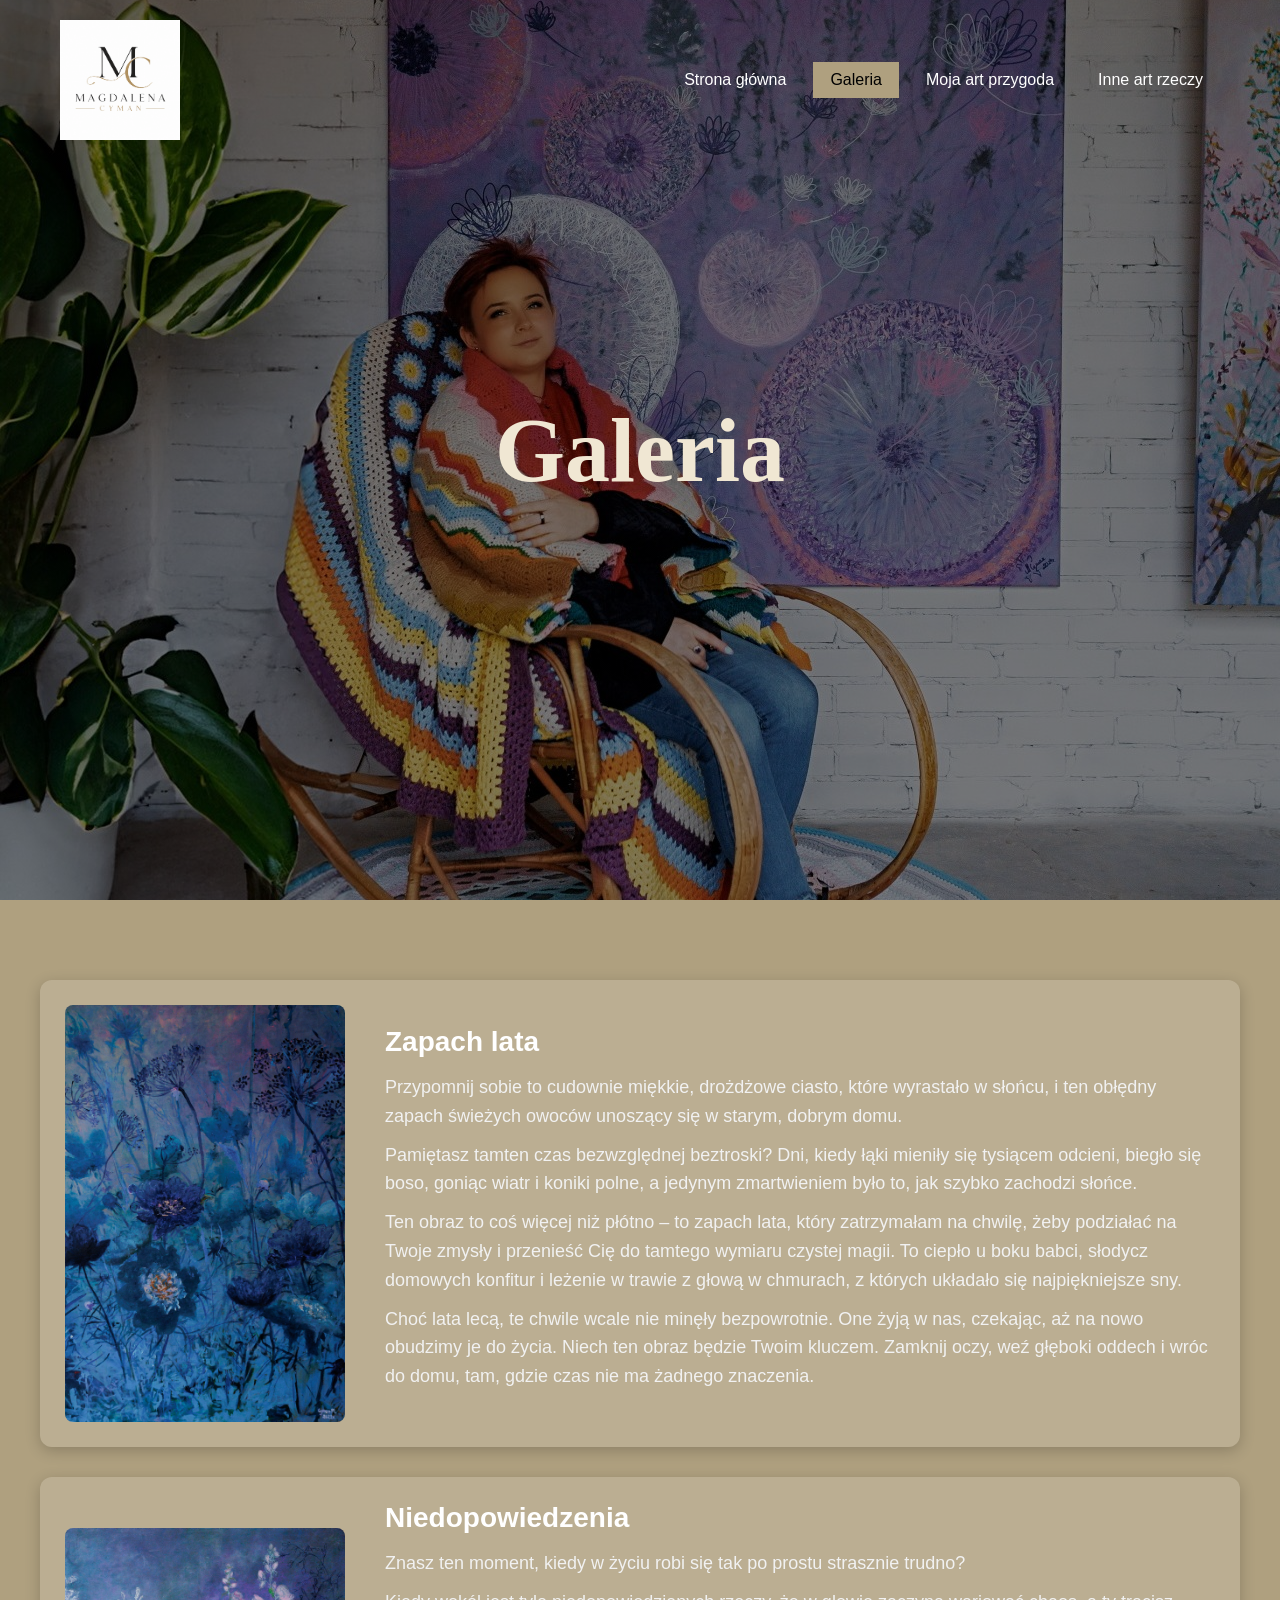
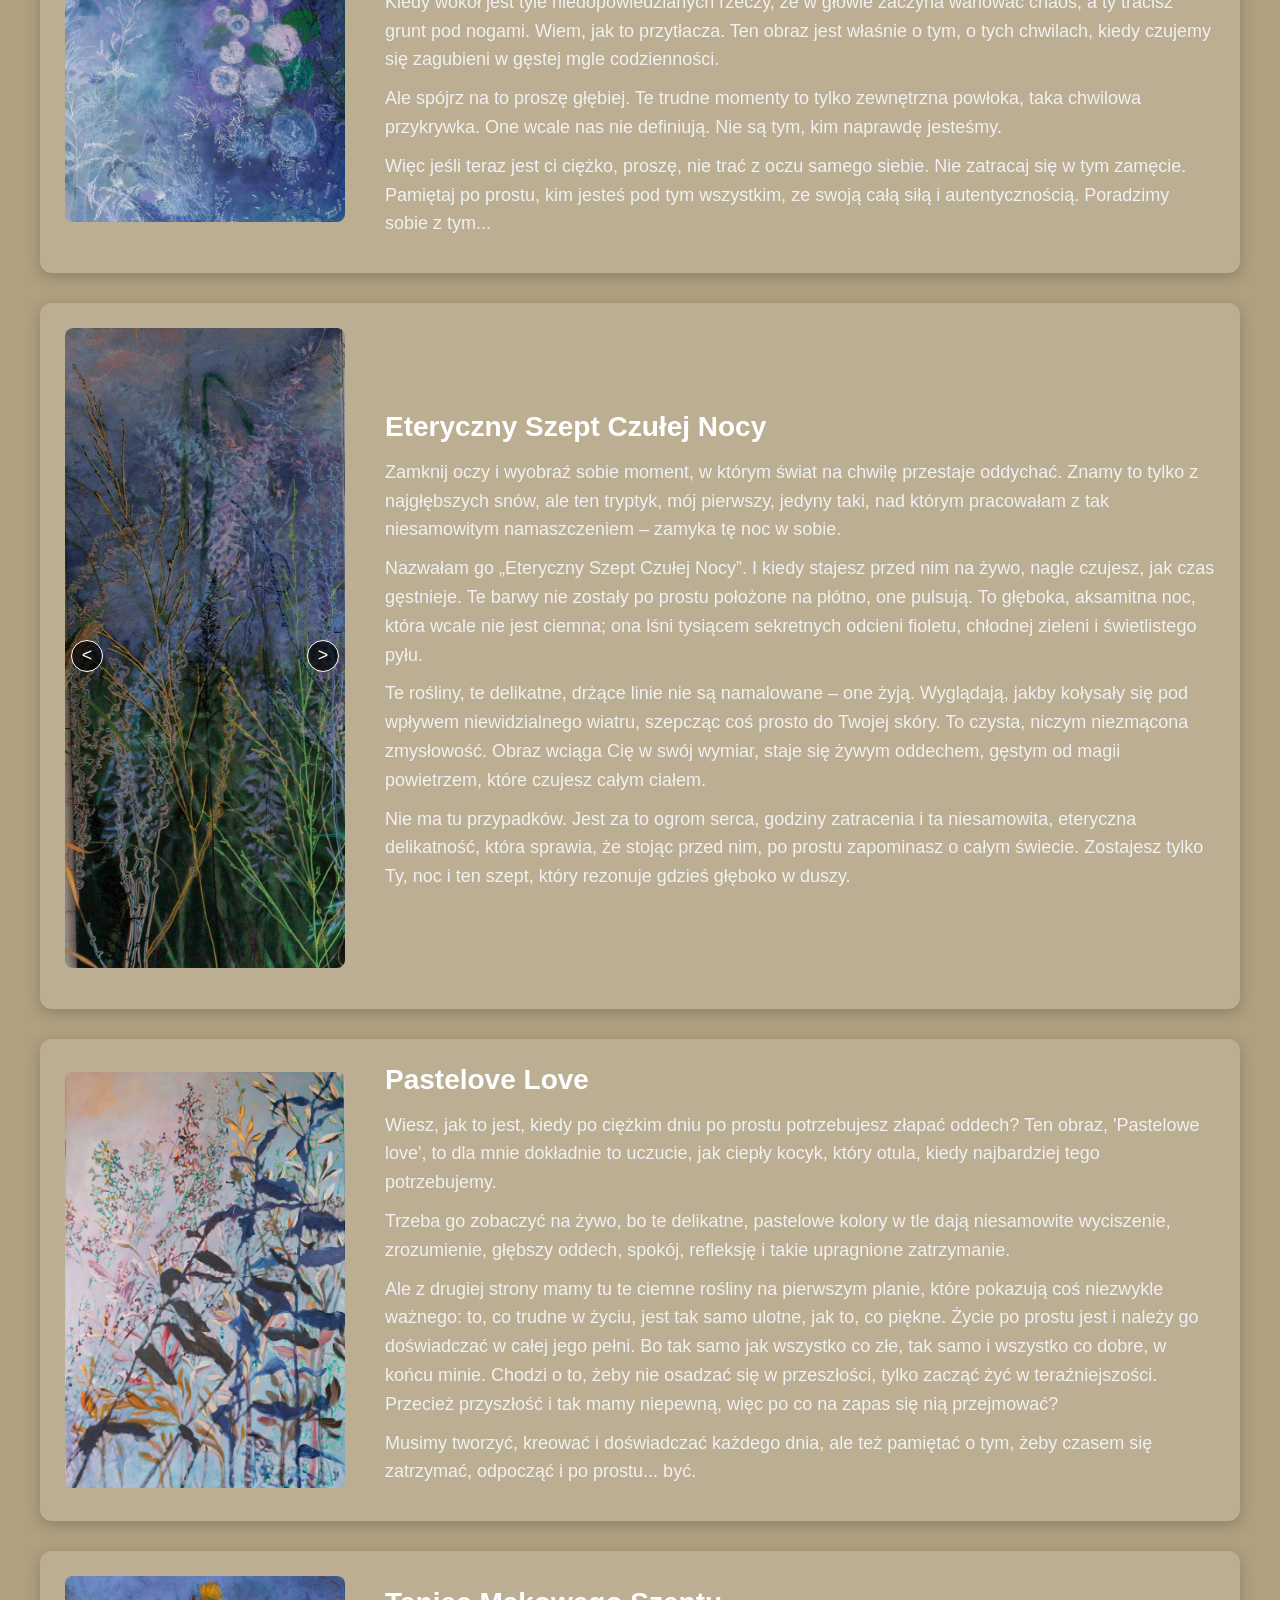
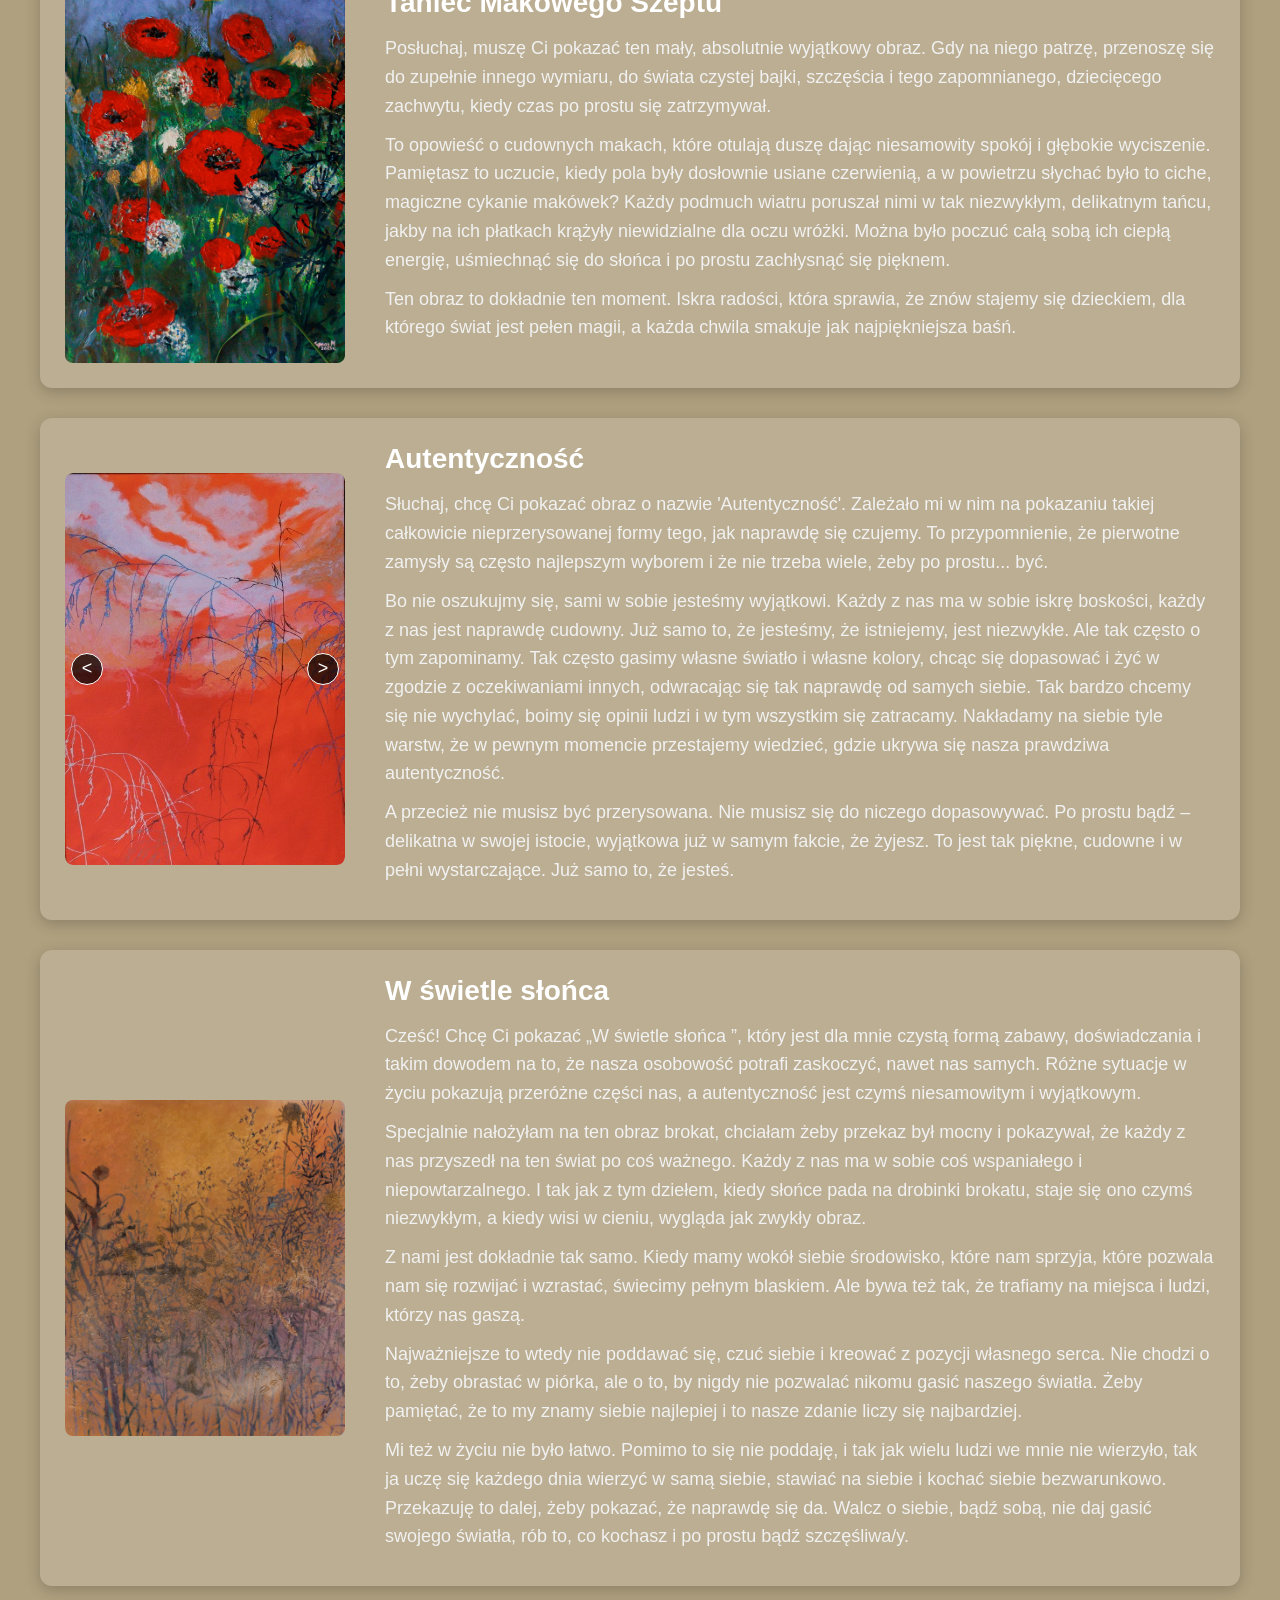
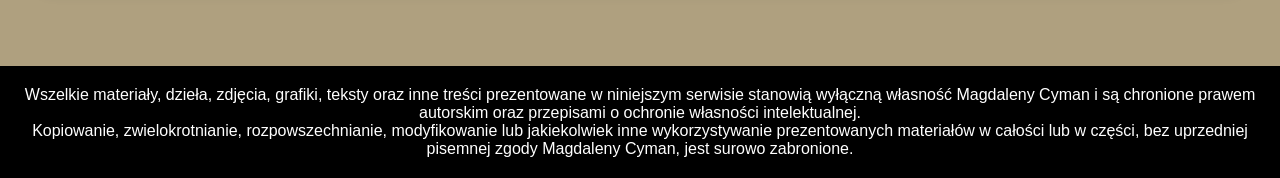
==== galeria.html @ 83fc95e5 "Add files via upload" ====
<!DOCTYPE html>
<html lang="pl">
  <head>
    <meta charset="utf-8" />
    <meta http-equiv="X-UA-Compatible" content="IE=edge" />
    <title>Galeria</title>
    <meta name="viewport" content="width=device-width, initial-scale=1" />
    <link rel="stylesheet" type="text/css" media="screen" href="style.css" />
  </head>
  <body>
    <div class="header1">
      <div class="main">
        <div class="logo"><img src="logo1.png" alt="Logo" /></div>
        <ul>
          <li><a href="./index.html">Strona główna</a></li>
          <li class="active"><a href="#">Galeria</a></li>
          <li><a href="./moja_art_przygoda.html">Moja art przygoda</a></li>
          <li><a href="./inne_art_rzeczy.html">Inne art rzeczy</a></li>
        </ul>
      </div>
      <div class="title"><h1>Galeria</h1></div>
    </div>

    <section class="section-dark">
      <div class="gallery-container">
        
        <!-- Element galerii 1 -->
        <div class="gallery-item">
          <div class="gallery-image">
            <img src="./zapach_lata.jpeg" alt="Zapach lata" class="zoomable-img" />
          </div>
          <div class="gallery-desc">
            <h2>Zapach lata</h2>
            <p>Przypomnij sobie to cudownie miękkie, drożdżowe ciasto, które wyrastało w słońcu, i ten obłędny zapach świeżych owoców unoszący się w starym, dobrym domu.</p>
            <p>Pamiętasz tamten czas bezwzględnej beztroski? Dni, kiedy łąki mieniły się tysiącem odcieni, biegło się boso, goniąc wiatr i koniki polne, a jedynym zmartwieniem było to, jak szybko zachodzi słońce.</p>
            <p>Ten obraz to coś więcej niż płótno – to zapach lata, który zatrzymałam na chwilę, żeby podziałać na Twoje zmysły i przenieść Cię do tamtego wymiaru czystej magii. To ciepło u boku babci, słodycz domowych konfitur i leżenie w trawie z głową w chmurach, z których układało się najpiękniejsze sny.</p>
            <p>Choć lata lecą, te chwile wcale nie minęły bezpowrotnie. One żyją w nas, czekając, aż na nowo obudzimy je do życia. Niech ten obraz będzie Twoim kluczem. Zamknij oczy, weź głęboki oddech i wróc do domu, tam, gdzie czas nie ma żadnego znaczenia.</p>
          </div>
        </div>

        <!-- Element galerii 2 -->
        <div class="gallery-item">
          <div class="gallery-image">
            <img src="./Niedopowiedzenia.jpg" alt="Niedopowiedzenia" class="zoomable-img" />
          </div>
          <div class="gallery-desc">
            <h2>Niedopowiedzenia</h2>
            <p>Znasz ten moment, kiedy w życiu robi się tak po prostu strasznie trudno?</p>
            <p>Kiedy wokół jest tyle niedopowiedzianych rzeczy, że w głowie zaczyna wariować chaos, a ty tracisz grunt pod nogami. Wiem, jak to przytłacza. Ten obraz jest właśnie o tym, o tych chwilach, kiedy czujemy się zagubieni w gęstej mgle codzienności.</p> 
            <p>Ale spójrz na to proszę głębiej. Te trudne momenty to tylko zewnętrzna powłoka, taka chwilowa przykrywka. One wcale nas nie definiują. Nie są tym, kim naprawdę jesteśmy.</p> 
            <p>Więc jeśli teraz jest ci ciężko, proszę, nie trać z oczu samego siebie. Nie zatracaj się w tym zamęcie. Pamiętaj po prostu, kim jesteś pod tym wszystkim, ze swoją całą siłą i autentycznością. Poradzimy sobie z tym...</p>
          </div>
        </div>

                <!-- Element galerii 3 (Eteryczny Szept Czułej Nocy) -->
        <div class="gallery-item">
          <div class="mini-carousel-container">
            <button class="tiles-btn prev-btn" aria-label="Poprzednie zdjęcie">&lt;</button>
            <div class="mini-track">
              <div class="mini-item"><img src="./eteryczny_szept_czulej_nocy1.jpg" alt="Eteryczny Szept Czułej Nocy - część 1" class="zoomable-img" /></div>
              <div class="mini-item"><img src="./eteryczny_szept_czulej_nocy2.jpg" alt="Eteryczny Szept Czułej Nocy - część 2" class="zoomable-img" /></div>
              <div class="mini-item"><img src="./eteryczny_szept_czulej_nocy3.jpg" alt="Eteryczny Szept Czułej Nocy - część 3" class="zoomable-img" /></div>
            </div> <!-- Poprawnie domknięty mini-track -->
            <button class="tiles-btn next-btn" aria-label="Następne zdjęcie">&gt;</button>
          </div>
          <div class="gallery-desc">
            <h2>Eteryczny Szept Czułej Nocy</h2>
            <p>Zamknij oczy i wyobraź sobie moment, w którym świat na chwilę przestaje oddychać. Znamy to tylko z najgłębszych snów, ale ten tryptyk, mój pierwszy, jedyny taki, nad którym pracowałam z tak niesamowitym namaszczeniem – zamyka tę noc w sobie.</p>
            <p>Nazwałam go „Eteryczny Szept Czułej Nocy”. I kiedy stajesz przed nim na żywo, nagle czujesz, jak czas gęstnieje. Te barwy nie zostały po prostu położone na płótno, one pulsują. To głęboka, aksamitna noc, która wcale nie jest ciemna; ona lśni tysiącem sekretnych odcieni fioletu, chłodnej zieleni i świetlistego pyłu.</p>
            <p>Te rośliny, te delikatne, drżące linie nie są namalowane – one żyją. Wyglądają, jakby kołysały się pod wpływem niewidzialnego wiatru, szepcząc coś prosto do Twojej skóry. To czysta, niczym niezmącona zmysłowość. Obraz wciąga Cię w swój wymiar, staje się żywym oddechem, gęstym od magii powietrzem, które czujesz całym ciałem.</p>
            <p>Nie ma tu przypadków. Jest za to ogrom serca, godziny zatracenia i ta niesamowita, eteryczna delikatność, która sprawia, że stojąc przed nim, po prostu zapominasz o całym świecie. Zostajesz tylko Ty, noc i ten szept, który rezonuje gdzieś głęboko w duszy.</p>
          </div>
        </div>

                <!-- Element galerii 4 -->
        <div class="gallery-item">
          <div class="gallery-image">
            <img src="./pastelove_love.jpg" alt="Pastelove Love" class="zoomable-img" />
          </div>
          <div class="gallery-desc">
            <h2>Pastelove Love</h2>
            <p>Wiesz, jak to jest, kiedy po ciężkim dniu po prostu potrzebujesz złapać oddech? Ten obraz, 'Pastelowe love', to dla mnie dokładnie to uczucie, jak ciepły kocyk, który otula, kiedy najbardziej tego potrzebujemy.</p>
            <p>Trzeba go zobaczyć na żywo, bo te delikatne, pastelowe kolory w tle dają niesamowite wyciszenie, zrozumienie, głębszy oddech, spokój, refleksję i takie upragnione zatrzymanie.</p>
            <p>Ale z drugiej strony mamy tu te ciemne rośliny na pierwszym planie, które pokazują coś niezwykle ważnego: to, co trudne w życiu, jest tak samo ulotne, jak to, co piękne. Życie po prostu jest i należy go doświadczać w całej jego pełni. Bo tak samo jak wszystko co złe, tak samo i wszystko co dobre, w końcu minie. Chodzi o to, żeby nie osadzać się w przeszłości, tylko zacząć żyć w teraźniejszości. Przecież przyszłość i tak mamy niepewną, więc po co na zapas się nią przejmować?</p>
            <p>Musimy tworzyć, kreować i doświadczać każdego dnia, ale też pamiętać o tym, żeby czasem się zatrzymać, odpocząć i po prostu... być.</p>
          </div>
        </div>

                <!-- Element galerii 5 -->
        <div class="gallery-item">
          <div class="gallery-image">
            <img src="./taniec_makowego_szeptu.jpg" alt="Taniec Makowego Szeptu" class="zoomable-img" />
          </div>
          <div class="gallery-desc">
            <h2>Taniec Makowego Szeptu</h2>
            <p>Posłuchaj, muszę Ci pokazać ten mały, absolutnie wyjątkowy obraz. Gdy na niego patrzę, przenoszę się do zupełnie innego wymiaru, do świata czystej bajki, szczęścia i tego zapomnianego, dziecięcego zachwytu, kiedy czas po prostu się zatrzymywał.</p>
            <p>To opowieść o cudownych makach, które otulają duszę dając niesamowity spokój i głębokie wyciszenie. Pamiętasz to uczucie, kiedy pola były dosłownie usiane czerwienią, a w powietrzu słychać było to ciche, magiczne cykanie makówek? Każdy podmuch wiatru poruszał nimi w tak niezwykłym, delikatnym tańcu, jakby na ich płatkach krążyły niewidzialne dla oczu wróżki. Można było poczuć całą sobą ich ciepłą energię, uśmiechnąć się do słońca i po prostu zachłysnąć się pięknem.</p>
            <p>Ten obraz to dokładnie ten moment. Iskra radości, która sprawia, że znów stajemy się dzieckiem, dla którego świat jest pełen magii, a każda chwila smakuje jak najpiękniejsza baśń.</p>
          </div>
        </div>

                <!-- Element galerii 6 (Autentyczność) -->
        <div class="gallery-item">
          <div class="mini-carousel-container">
            <button class="tiles-btn prev-btn" aria-label="Poprzednie zdjęcie">&lt;</button>
            <div class="mini-track">
              <div class="mini-item"><img src="./Autentycznosc1.jpg" alt="Autentyczność - część 1" class="zoomable-img" /></div>
              <div class="mini-item"><img src="./Autentycznosc2.jpg" alt="Autentyczność - część 2" class="zoomable-img" /></div>
            </div>
            <button class="tiles-btn next-btn" aria-label="Następne zdjęcie">&gt;</button>
          </div>
          <div class="gallery-desc">
            <h2>Autentyczność</h2>
            <p>Słuchaj, chcę Ci pokazać obraz o nazwie 'Autentyczność'. Zależało mi w nim na pokazaniu takiej całkowicie nieprzerysowanej formy tego, jak naprawdę się czujemy. To przypomnienie, że pierwotne zamysły są często najlepszym wyborem i że nie trzeba wiele, żeby po prostu... być.</p>
            <p>Bo nie oszukujmy się, sami w sobie jesteśmy wyjątkowi. Każdy z nas ma w sobie iskrę boskości, każdy z nas jest naprawdę cudowny. Już samo to, że jesteśmy, że istniejemy, jest niezwykłe. Ale tak często o tym zapominamy. Tak często gasimy własne światło i własne kolory, chcąc się dopasować i żyć w zgodzie z oczekiwaniami innych, odwracając się tak naprawdę od samych siebie. Tak bardzo chcemy się nie wychylać, boimy się opinii ludzi i w tym wszystkim się zatracamy. Nakładamy na siebie tyle warstw, że w pewnym momencie przestajemy wiedzieć, gdzie ukrywa się nasza prawdziwa autentyczność.</p>
            <p>A przecież nie musisz być przerysowana. Nie musisz się do niczego dopasowywać. Po prostu bądź – delikatna w swojej istocie, wyjątkowa już w samym fakcie, że żyjesz. To jest tak piękne, cudowne i w pełni wystarczające. Już samo to, że jesteś.</p>
          </div>
        </div>

        <!-- Element galerii 7 -->
        <div class="gallery-item">
          <div class="gallery-image">
            <img src="./w_swietle_slonca.jpg" alt="W świetle słońca" class="zoomable-img" />
          </div>
          <div class="gallery-desc">
            <h2>W świetle słońca</h2>
            <p>Cześć! Chcę Ci pokazać „W świetle słońca ”, który jest dla mnie czystą formą zabawy, doświadczania i takim dowodem na to, że nasza osobowość potrafi zaskoczyć, nawet nas samych. Różne sytuacje w życiu pokazują przeróżne części nas, a autentyczność jest czymś niesamowitym i wyjątkowym.</p>
            <p>Specjalnie nałożyłam na ten obraz brokat, chciałam żeby przekaz był mocny i pokazywał, że każdy z nas przyszedł na ten świat po coś ważnego. Każdy z nas ma w sobie coś wspaniałego i niepowtarzalnego. I tak jak z tym dziełem, kiedy słońce pada na drobinki brokatu, staje się ono czymś niezwykłym, a kiedy wisi w cieniu, wygląda jak zwykły obraz.</p>
            <p>Z nami jest dokładnie tak samo. Kiedy mamy wokół siebie środowisko, które nam sprzyja, które pozwala nam się rozwijać i wzrastać, świecimy pełnym blaskiem. Ale bywa też tak, że trafiamy na miejsca i ludzi, którzy nas gaszą.</p>
            <p>Najważniejsze to wtedy nie poddawać się, czuć siebie i kreować z pozycji własnego serca. Nie chodzi o to, żeby obrastać w piórka, ale o to, by nigdy nie pozwalać nikomu gasić naszego światła. Żeby pamiętać, że to my znamy siebie najlepiej i to nasze zdanie liczy się najbardziej.</p>
            <p>Mi też w życiu nie było łatwo. Pomimo to się nie poddaję, i tak jak wielu ludzi we mnie nie wierzyło, tak ja uczę się każdego dnia wierzyć w samą siebie, stawiać na siebie i kochać siebie bezwarunkowo. Przekazuję to dalej, żeby pokazać, że naprawdę się da. Walcz o siebie, bądź sobą, nie daj gasić swojego światła, rób to, co kochasz i po prostu bądź szczęśliwa/y.</p>
          </div>
        </div>

      </div>
    </section>

    <!-- Modal (podgląd powiększonego obrazu) -->
    <div id="imageModal" class="modal">
      <span class="close-modal">&times;</span>
      <img class="modal-content" id="modalImg" alt="Powiększenie" />
    </div>

    <script>
      // 1. Powiększanie zdjęć w modalu
      const modal = document.getElementById("imageModal");
      const modalImg = document.getElementById("modalImg");
      const closeBtn = document.querySelector(".close-modal");

      document.querySelectorAll(".zoomable-img").forEach(img => {
        img.addEventListener("click", function() {
          modal.style.display = "block";
          modalImg.src = this.src;
        });
      });

      closeBtn.addEventListener("click", () => {
        modal.style.display = "none";
      });

      modal.addEventListener("click", (e) => {
        if (e.target !== modalImg) {
          modal.style.display = "none";
        }
      });

      // 2. Uniwersalna obsługa WSZYSTKICH minikaruzel na stronie
      document.querySelectorAll('.mini-carousel-container').forEach(container => {
        const miniTrack = container.querySelector('.mini-track');
        const prevBtn = container.querySelector('.prev-btn');
        const nextBtn = container.querySelector('.next-btn');

        if (miniTrack && prevBtn && nextBtn) {
          nextBtn.addEventListener('click', () => {
            miniTrack.scrollBy({ left: miniTrack.clientWidth, behavior: 'smooth' });
          });

          prevBtn.addEventListener('click', () => {
            miniTrack.scrollBy({ left: -miniTrack.clientWidth, behavior: 'smooth' });
          });
        }
      });
    </script>
    <div class="stopka">
      <p>Wszelkie materiały, dzieła, zdjęcia, grafiki, teksty oraz inne treści prezentowane w niniejszym serwisie stanowią wyłączną własność Magdaleny Cyman i są chronione prawem autorskim oraz przepisami o ochronie własności intelektualnej.</p>
      <p>Kopiowanie, zwielokrotnianie, rozpowszechnianie, modyfikowanie lub jakiekolwiek inne wykorzystywanie prezentowanych materiałów w całości lub w części, bez uprzedniej pisemnej zgody Magdaleny Cyman, jest surowo zabronione.</p>
    </div>
  </body>
</html>
---- style.css ----
* {
  margin: 0;
  padding: 0;
  box-sizing: border-box;
  font-family: "Franklin Gothic Medium", "Arial Narrow", Arial, sans-serif;
}

header {
  background-image: linear-gradient(rgba(0, 0, 0, 0.5), rgba(0, 0, 0, 0.5)), url(./t1.jpg);
  height: 100vh;
  background-size: cover;
  background-position: center;
  position: relative;
}

.header1 {
  background-image: linear-gradient(rgba(0, 0, 0, 0.5), rgba(0, 0, 0, 0.5)), url(./t2.jpg);
  height: 100vh;
  background-size: cover;
  background-position: center;
  position: relative;
}

.header2 {
  background-image: linear-gradient(rgba(0, 0, 0, 0.5), rgba(0, 0, 0, 0.5)), url(./t3.jpg);
  height: 100vh;
  background-size: cover;
  background-position: center;
  position: relative;
}

/* --- Nagłówek wideo (Podstrona 3) --- */
.header-video {
  position: relative;
  height: 100vh;
  overflow: hidden;
}

.header-bg-video {
  position: absolute;
  top: 50%;
  left: 50%;
  min-width: 100%;
  min-height: 100%;
  width: auto;
  height: auto;
  z-index: 1;
  transform: translate(-50%, -50%);
  object-fit: cover;
}

.header-overlay {
  position: absolute;
  top: 0;
  left: 0;
  width: 100%;
  height: 100%;
  background: rgba(0, 0, 0, 0.5);
  z-index: 2;
}

.header-content {
  position: relative;
  z-index: 3;
  height: 100%;
}

/* --- Poprawiona Sekcja Nawigacji --- */
.main {
  max-width: 1200px;
  margin: auto;
  padding: 10px 20px;
  display: flex;
  justify-content: space-between;
  align-items: center;
  flex-wrap: wrap;
}

.logo img {
  margin-top: 10px;
  width: 120px;
  height: auto;
  display: block;
}

ul {
  list-style-type: none;
  display: flex;
  flex-wrap: wrap;
  justify-content: center;
  gap: 10px;
  margin-top: 10px;
  padding: 0;
}

ul li a {
  text-decoration: none;
  color: #fff;
  padding: 8px 16px;
  border: 1px solid transparent;
  transition: 0.2s ease;
  white-space: nowrap;
  display: block;
}

ul li a:hover, 
ul li.active a {
  background-color: #afa07f;
  color: #000;
}

.title {
  position: absolute;
  top: 50%;
  left: 50%;
  transform: translate(-50%, -50%);
  font-family: 'Brush Script MT', cursive;
  text-align: center;
  width: 100%;
}

.title h1 {
  color: #f0e7d3;
  font-size: 90px;
  font-family: 'Brush Script MT', cursive;
}

/* --- Sekcja Główna --- */
.section-dark {
  background-color: #afa07f;
  color: #fff;
  padding: 80px 40px;
}

/* Układ dla Strony Głównej i Podstrony 3 */
.section-content {
  max-width: 1200px;
  margin: 0 auto;
  display: flex;
  align-items: center;
  justify-content: space-between;
  gap: 50px;
}

.text-container {
  flex: 1.2;
  text-align: left;
  font-size: 20px;
  line-height: 1.6;
}

.text-container h1 {
  font-size: 40px;
  margin-bottom: 20px;
}

.text-container p {
  margin-bottom: 15px;
}

.image-container {
  flex: 0.8;
  display: flex;
  justify-content: flex-start;
}

.image-container img {
  max-width: 100%;
  height: auto;
  border-radius: 8px;
  box-shadow: 0 4px 15px rgba(0, 0, 0, 0.15);
}

/* --- Wideo (Podstrona 3) --- */
.video-section {
  max-width: 1200px;
  margin: 50px auto 0 auto;
  display: flex;
  justify-content: center;
}

.video-wrapper {
  width: 100%;
  max-width: 650px;
}

.video-wrapper video {
  width: 100%;
  height: auto;
  border-radius: 12px;
  box-shadow: 0 8px 25px rgba(0, 0, 0, 0.25);
}

/* --- Sekcja Galerii i Sklepu --- */
.gallery-container {
  max-width: 1200px;
  margin: 0 auto;
  display: flex;
  flex-direction: column;
  gap: 30px;
}

.category-title {
  font-size: 32px;
  color: #fff;
  margin-bottom: 15px;
  text-align: center;
}

/* Kafelki z opisami (Galeria i Sklep) */
.gallery-item {
  display: flex;
  align-items: center;
  gap: 40px;
  background: rgba(255, 255, 255, 0.15);
  padding: 25px;
  border-radius: 12px;
  box-shadow: 0 4px 15px rgba(0, 0, 0, 0.2);
}

.gallery-image {
  flex: 0 0 280px;
  display: flex;
  justify-content: center;
}

.gallery-image img {
  width: 100%;
  max-width: 280px;
  height: auto;
  border-radius: 8px;
  cursor: pointer;
  transition: transform 0.3s ease;
}

.gallery-image img:hover {
  transform: scale(1.03);
}

.gallery-desc {
  flex: 1;
  text-align: left;
}

.gallery-desc h2 {
  font-size: 28px;
  margin-bottom: 15px;
  color: #fff;
}

.gallery-desc p {
  font-size: 18px;
  line-height: 1.6;
  color: #f1f1f1;
  margin-bottom: 10px;
}

/* --- Minikaruzela w kafelku galerii --- */
.mini-carousel-container {
  position: relative;
  flex: 0 0 280px;
  width: 280px;
  overflow: hidden;
  border-radius: 8px;
}

.mini-track {
  display: flex;
  overflow-x: auto;
  scroll-behavior: smooth;
  scrollbar-width: none;
}

.mini-track::-webkit-scrollbar {
  display: none;
}

.mini-item {
  flex: 0 0 100%;
  width: 100%;
}

.mini-item img {
  width: 100%;
  height: auto;
  display: block;
  border-radius: 8px;
  cursor: pointer;
}

/* Stylizacja przycisków w minikaruzeli galerii */
.mini-carousel-container .tiles-btn {
  width: 32px;
  height: 32px;
  font-size: 18px;
  border-width: 1px;
}

.mini-carousel-container .prev-btn {
  left: 6px;
}

.mini-carousel-container .next-btn {
  right: 6px;
}

/* --- Karuzela Miniatur w kafelku (Podstrona 4) --- */
.carousel-card-container {
  background: rgba(255, 255, 255, 0.15);
  padding: 30px 40px;
  border-radius: 12px;
  box-shadow: 0 4px 15px rgba(0, 0, 0, 0.2);
  width: 100%;
}

.carousel-wrapper {
  position: relative;
  margin-top: 25px;
}

.tiles-track {
  display: flex;
  gap: 25px;
  overflow-x: auto;
  scroll-behavior: smooth;
  padding: 10px 0;
  scrollbar-width: none;
}

.tiles-track::-webkit-scrollbar {
  display: none;
}

.tile-item {
  flex: 0 0 280px;
  aspect-ratio: 1.1 / 1;
  border: 4px solid #000;
  border-radius: 6px;
  overflow: hidden;
  background-color: #fff;
}

.tile-item img {
  width: 100%;
  height: 100%;
  object-fit: cover;
  cursor: pointer;
  transition: transform 0.3s ease;
}

.tile-item img:hover {
  transform: scale(1.04);
}

/* Dedykowana stylizacja dla pionowych filmów (9:16) w karuzeli */
.video-carousel .tile-item {
  flex: 0 0 200px;
  aspect-ratio: 9 / 16;
  background-color: #000;
}

.video-carousel .tile-item video {
  width: 100%;
  height: 100%;
  object-fit: cover;
  border-radius: 2px;
}

/* Przyciski w karuzelach */
.tiles-btn {
  position: absolute;
  top: 50%;
  transform: translateY(-50%);
  background: rgba(0, 0, 0, 0.7);
  color: #fff;
  border: 2px solid #fff;
  font-size: 24px;
  width: 44px;
  height: 44px;
  border-radius: 50%;
  cursor: pointer;
  z-index: 10;
  display: flex;
  align-items: center;
  justify-content: center;
  transition: background 0.2s ease, transform 0.2s ease;
}

.tiles-btn:hover {
  background: #000;
  transform: translateY(-50%) scale(1.1);
}

.carousel-wrapper .prev-btn {
  left: -20px;
}

.carousel-wrapper .next-btn {
  right: -20px;
}

/* --- Modal --- */
.modal {
  display: none;
  position: fixed;
  z-index: 9999;
  padding-top: 50px;
  left: 0;
  top: 0;
  width: 100%;
  height: 100%;
  background-color: rgba(0, 0, 0, 0.9);
}

.modal-content {
  margin: auto;
  display: block;
  max-width: 85%;
  max-height: 80vh;
  object-fit: contain;
}

.close-modal {
  position: absolute;
  top: 20px;
  right: 35px;
  color: #f1f1f1;
  font-size: 60px;
  font-weight: bold;
  cursor: pointer;
}

/* --- RESPONSYWNOŚĆ --- */
@media (max-width: 768px) {
  .section-dark {
    padding: 40px 20px;
  }

  .section-content {
    flex-direction: column;
    text-align: center;
  }

  .carousel-card-container {
    padding: 20px;
  }

  .tile-item {
    flex: 0 0 180px;
  }

  .video-carousel .tile-item {
    flex: 0 0 180px;
  }

  .gallery-item {
    flex-direction: column;
    gap: 20px;
  }

  .mini-carousel-container {
    width: 100%;
    max-width: 280px;
  }

  .main {
    flex-direction: column;
    align-items: center;
  }

  ul {
    margin-top: 15px;
  }
  
  .title h1 {
    font-size: 50px;
  }

  .carousel-wrapper .prev-btn {
    left: 5px;
  }

  .carousel-wrapper .next-btn {
    right: 5px;
  }
}

.stopka {
  background-color: #000;
  color: white;
  text-align: center;
  padding: 20px;
}
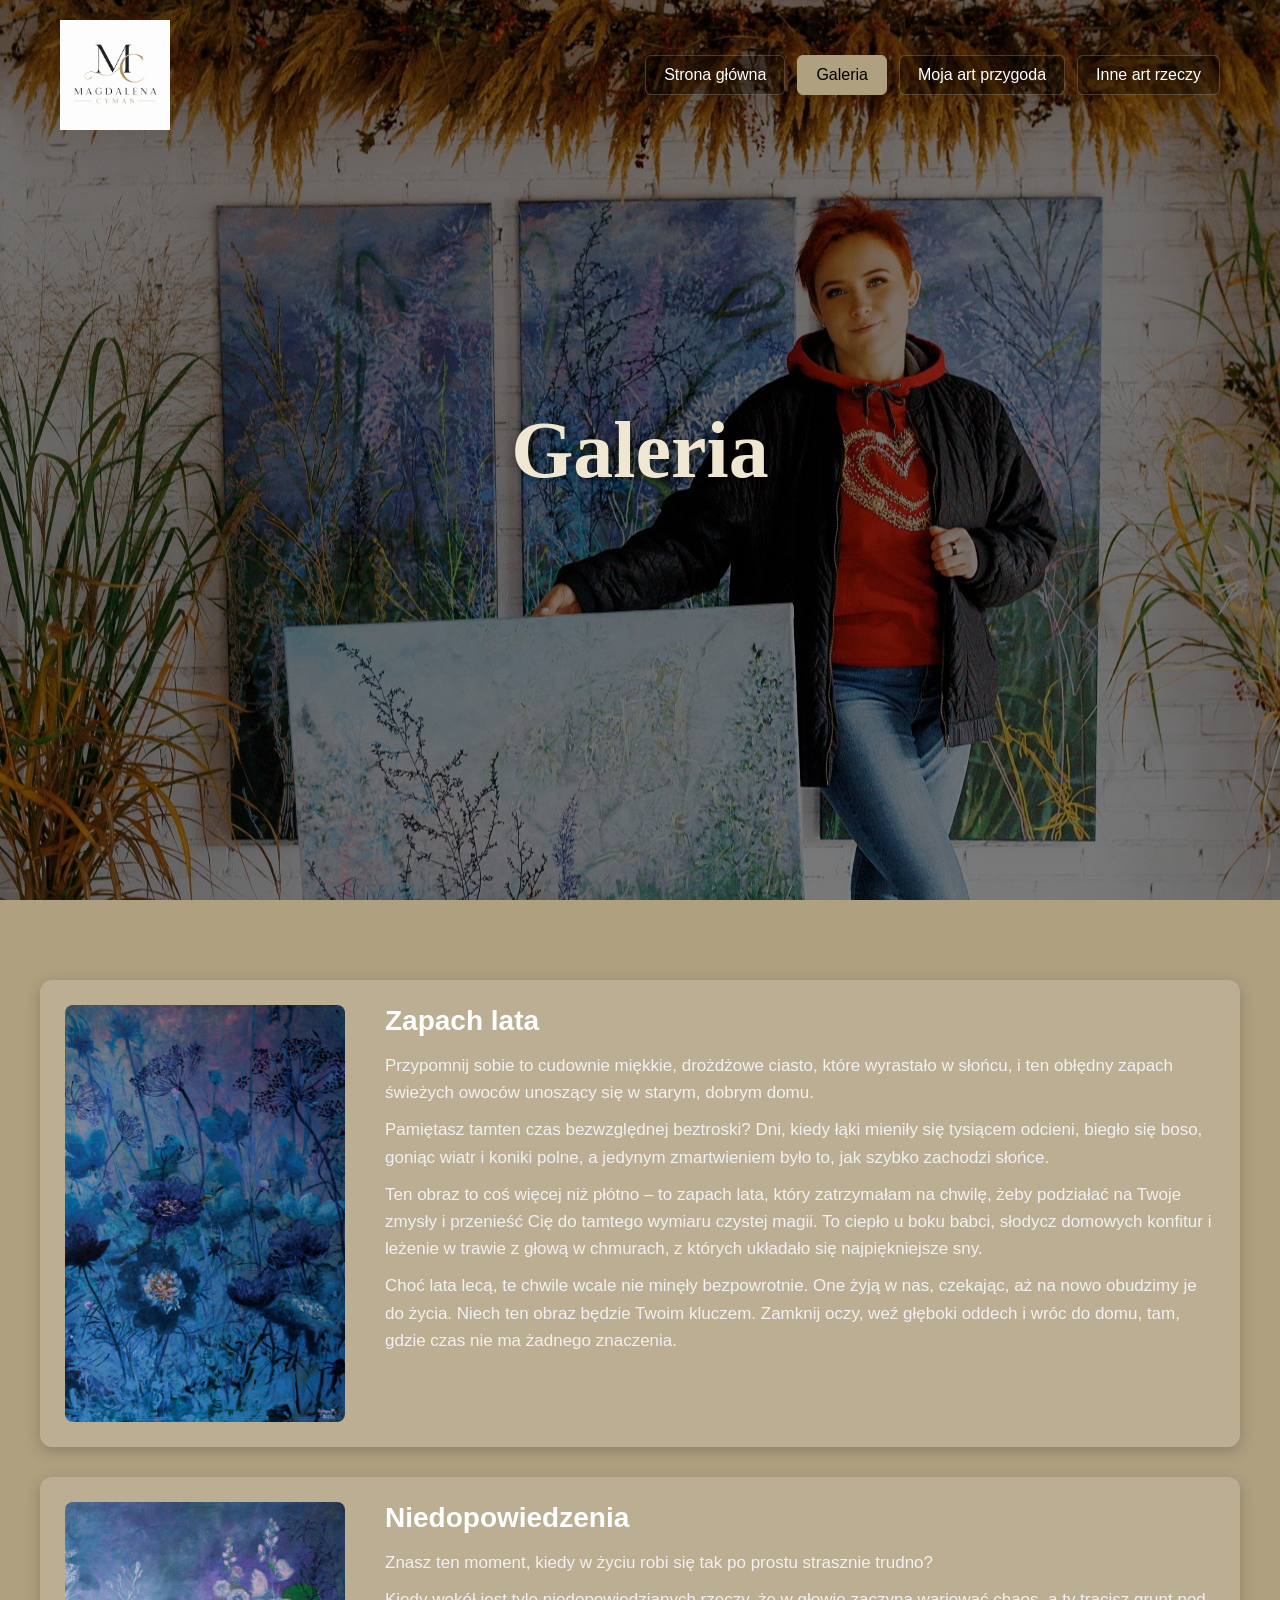
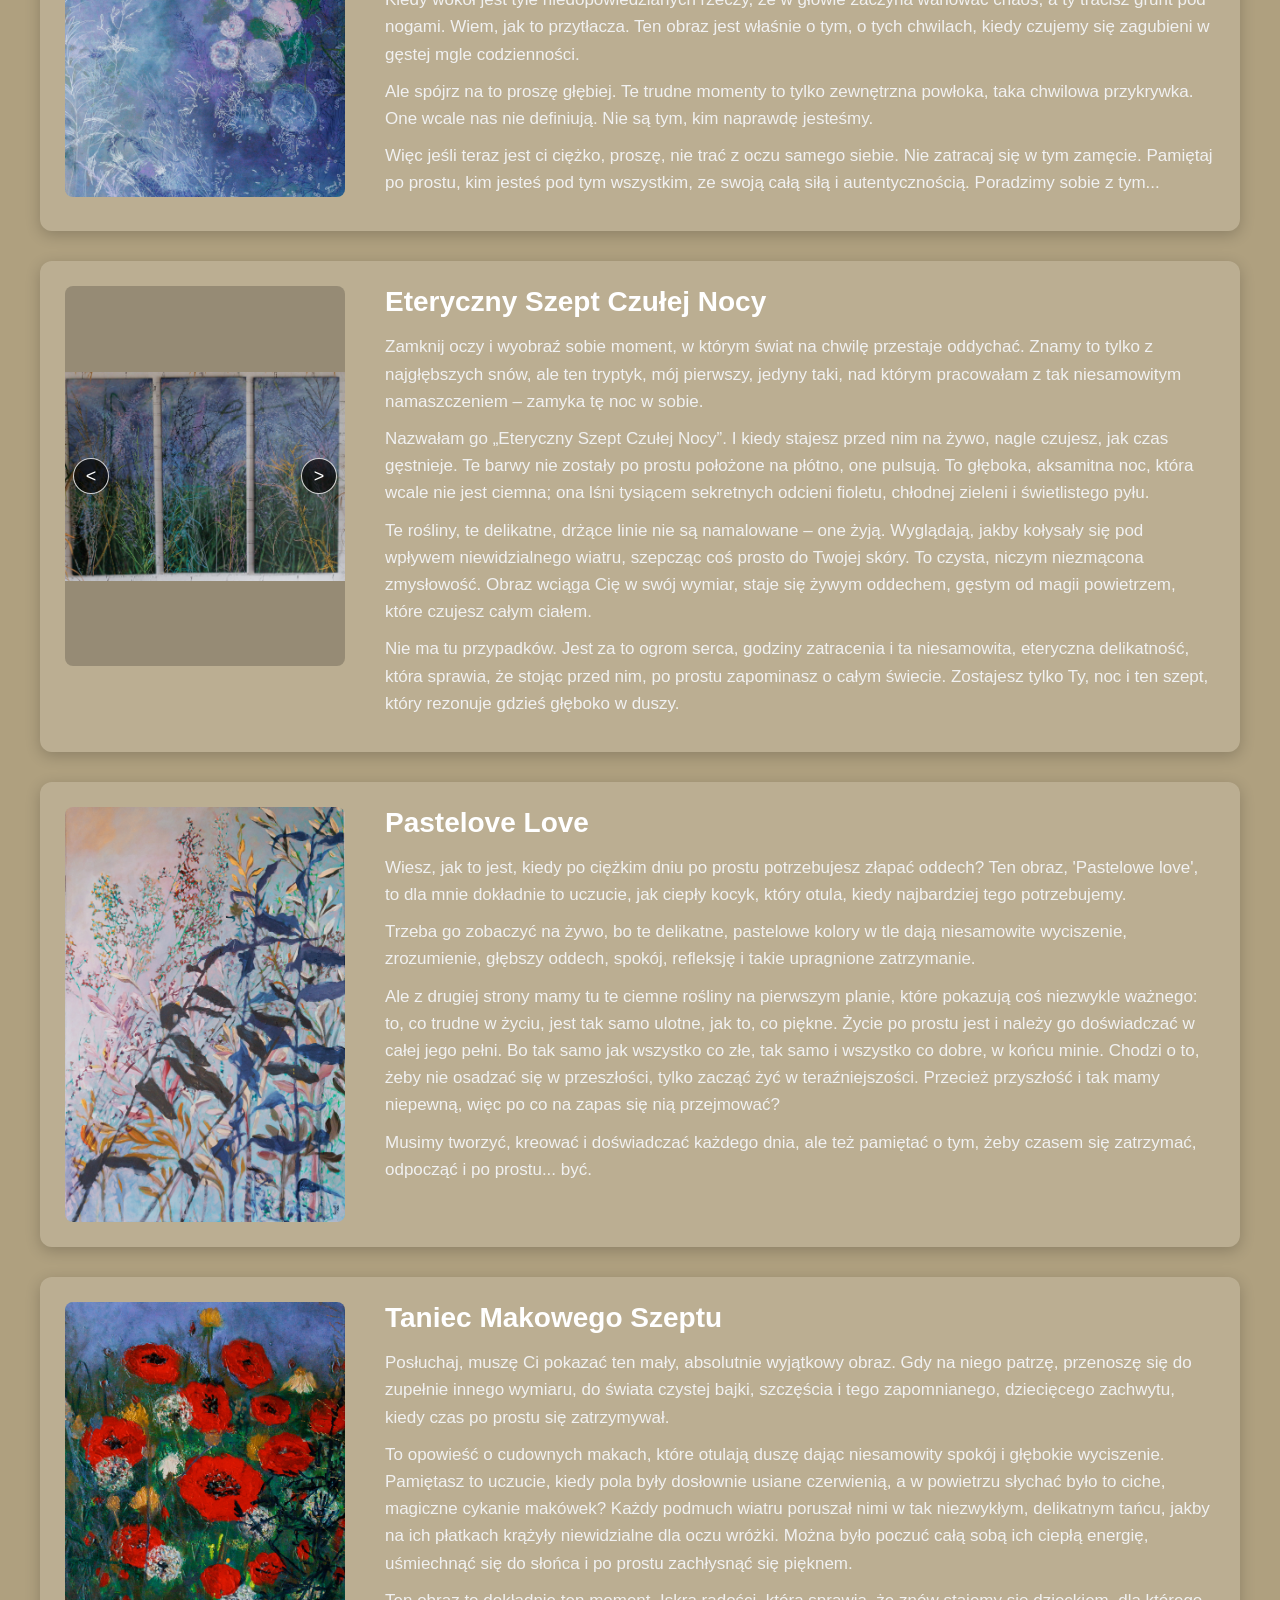
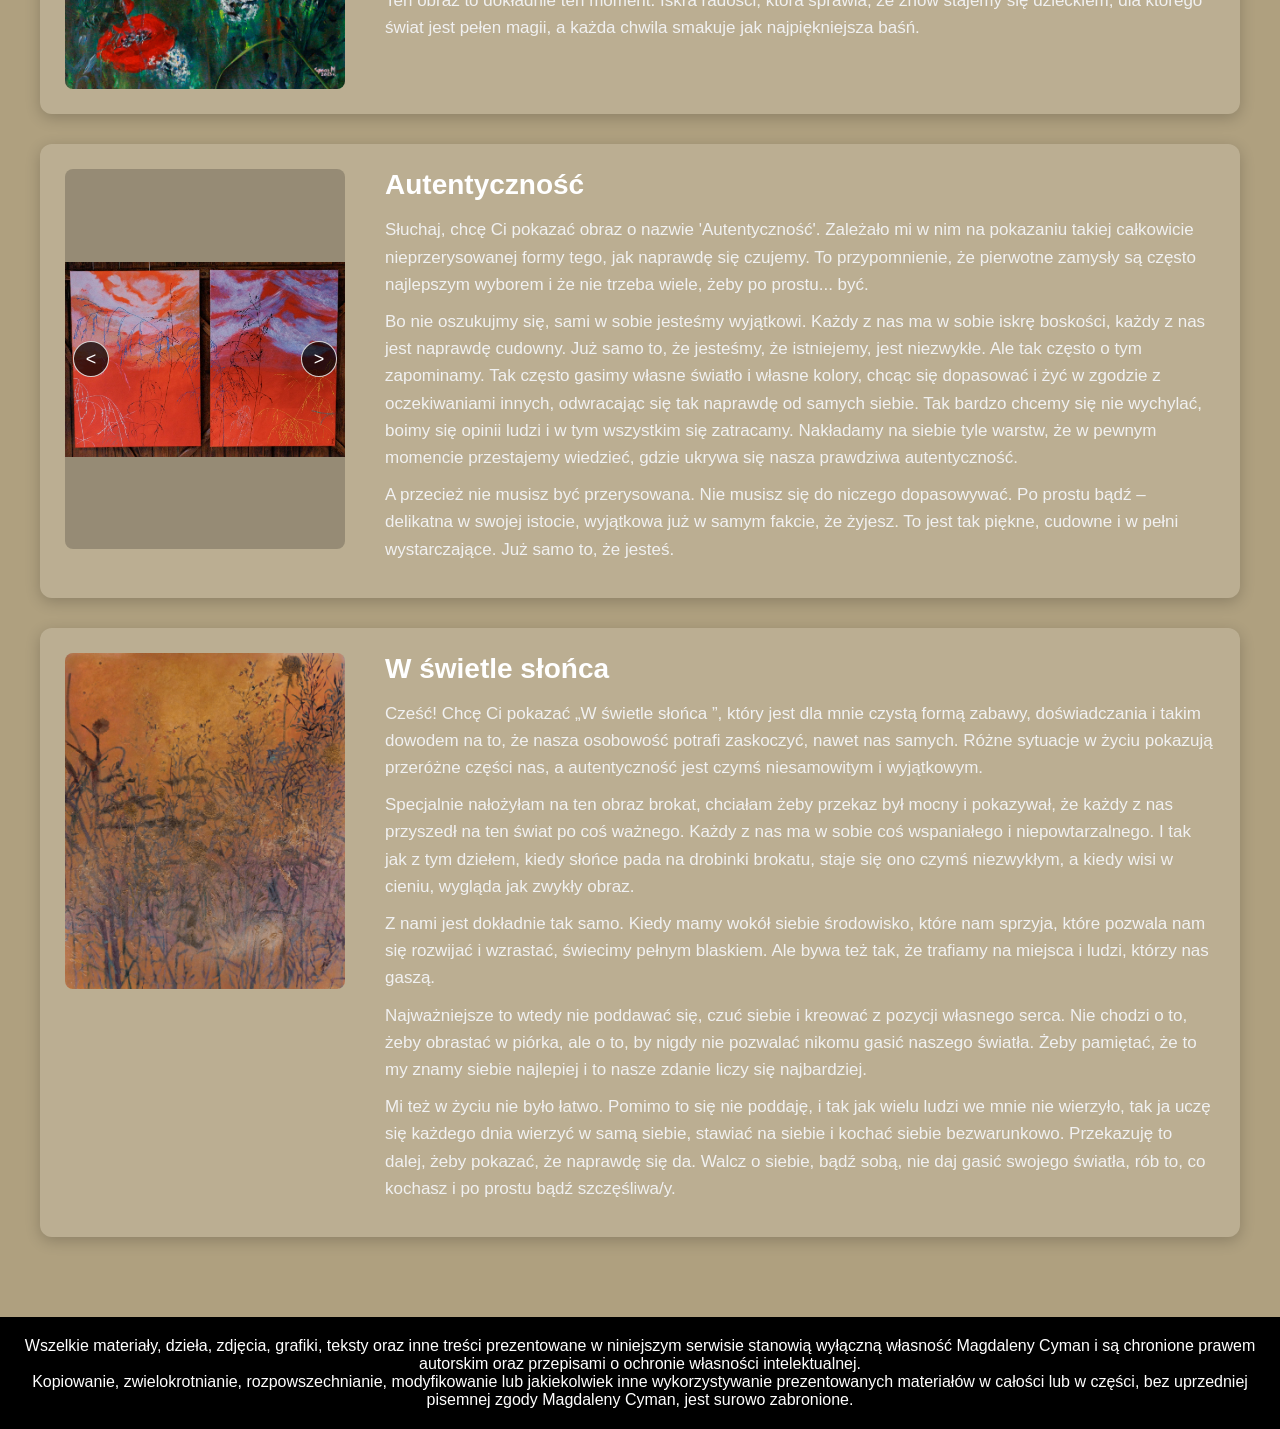
==== commit 6248aea7: "Add files via upload" ====
--- a/galeria.html
+++ b/galeria.html
@@ -52,16 +52,17 @@
           </div>
         </div>
 
-                <!-- Element galerii 3 (Eteryczny Szept Czułej Nocy) -->
+        <!-- Element galerii 3 (Eteryczny Szept Czułej Nocy) -->
         <div class="gallery-item">
           <div class="mini-carousel-container">
-            <button class="tiles-btn prev-btn" aria-label="Poprzednie zdjęcie">&lt;</button>
+            <button class="mini-btn mini-prev" aria-label="Poprzednie zdjęcie">&lt;</button>
             <div class="mini-track">
+              <div class="mini-item"><img src="./eteryczny_szept_czulej_nocy_calosc.jpg" alt="Eteryczny Szept Czułej Nocy" class="zoomable-img" /></div>
               <div class="mini-item"><img src="./eteryczny_szept_czulej_nocy1.jpg" alt="Eteryczny Szept Czułej Nocy - część 1" class="zoomable-img" /></div>
               <div class="mini-item"><img src="./eteryczny_szept_czulej_nocy2.jpg" alt="Eteryczny Szept Czułej Nocy - część 2" class="zoomable-img" /></div>
               <div class="mini-item"><img src="./eteryczny_szept_czulej_nocy3.jpg" alt="Eteryczny Szept Czułej Nocy - część 3" class="zoomable-img" /></div>
-            </div> <!-- Poprawnie domknięty mini-track -->
-            <button class="tiles-btn next-btn" aria-label="Następne zdjęcie">&gt;</button>
+            </div>
+            <button class="mini-btn mini-next" aria-label="Następne zdjęcie">&gt;</button>
           </div>
           <div class="gallery-desc">
             <h2>Eteryczny Szept Czułej Nocy</h2>
@@ -72,7 +73,7 @@
           </div>
         </div>
 
-                <!-- Element galerii 4 -->
+        <!-- Element galerii 4 -->
         <div class="gallery-item">
           <div class="gallery-image">
             <img src="./pastelove_love.jpg" alt="Pastelove Love" class="zoomable-img" />
@@ -86,7 +87,7 @@
           </div>
         </div>
 
-                <!-- Element galerii 5 -->
+        <!-- Element galerii 5 -->
         <div class="gallery-item">
           <div class="gallery-image">
             <img src="./taniec_makowego_szeptu.jpg" alt="Taniec Makowego Szeptu" class="zoomable-img" />
@@ -99,15 +100,16 @@
           </div>
         </div>
 
-                <!-- Element galerii 6 (Autentyczność) -->
+        <!-- Element galerii 6 (Autentyczność) -->
         <div class="gallery-item">
           <div class="mini-carousel-container">
-            <button class="tiles-btn prev-btn" aria-label="Poprzednie zdjęcie">&lt;</button>
+            <button class="mini-btn mini-prev" aria-label="Poprzednie zdjęcie">&lt;</button>
             <div class="mini-track">
+              <div class="mini-item"><img src="./autentycznosc_calosc.jpg" alt="Autentyczność" class="zoomable-img" /></div>
               <div class="mini-item"><img src="./Autentycznosc1.jpg" alt="Autentyczność - część 1" class="zoomable-img" /></div>
               <div class="mini-item"><img src="./Autentycznosc2.jpg" alt="Autentyczność - część 2" class="zoomable-img" /></div>
             </div>
-            <button class="tiles-btn next-btn" aria-label="Następne zdjęcie">&gt;</button>
+            <button class="mini-btn mini-next" aria-label="Następne zdjęcie">&gt;</button>
           </div>
           <div class="gallery-desc">
             <h2>Autentyczność</h2>
@@ -164,18 +166,22 @@
         }
       });
 
-      // 2. Uniwersalna obsługa WSZYSTKICH minikaruzel na stronie
+      // 2. Obsługa minikaruzeli na dedykowanych klasach
       document.querySelectorAll('.mini-carousel-container').forEach(container => {
         const miniTrack = container.querySelector('.mini-track');
-        const prevBtn = container.querySelector('.prev-btn');
-        const nextBtn = container.querySelector('.next-btn');
+        const prevBtn = container.querySelector('.mini-prev');
+        const nextBtn = container.querySelector('.mini-next');
 
         if (miniTrack && prevBtn && nextBtn) {
-          nextBtn.addEventListener('click', () => {
+          nextBtn.addEventListener('click', (e) => {
+            e.preventDefault();
+            e.stopPropagation();
             miniTrack.scrollBy({ left: miniTrack.clientWidth, behavior: 'smooth' });
           });
 
-          prevBtn.addEventListener('click', () => {
+          prevBtn.addEventListener('click', (e) => {
+            e.preventDefault();
+            e.stopPropagation();
             miniTrack.scrollBy({ left: -miniTrack.clientWidth, behavior: 'smooth' });
           });
         }
--- a/style.css
+++ b/style.css
@@ -5,34 +5,34 @@
   font-family: "Franklin Gothic Medium", "Arial Narrow", Arial, sans-serif;
 }
 
+/* --- Sekcje Nagłówka --- */
+header, .header1, .header2, .header3, .header-video {
+  position: relative;
+  width: 100%;
+  min-height: 100vh;
+  background-size: cover;
+  background-position: center;
+  background-repeat: no-repeat;
+}
+
 header {
   background-image: linear-gradient(rgba(0, 0, 0, 0.5), rgba(0, 0, 0, 0.5)), url(./t1.jpg);
-  height: 100vh;
-  background-size: cover;
-  background-position: center;
-  position: relative;
 }
 
 .header1 {
   background-image: linear-gradient(rgba(0, 0, 0, 0.5), rgba(0, 0, 0, 0.5)), url(./t2.jpg);
-  height: 100vh;
-  background-size: cover;
-  background-position: center;
-  position: relative;
 }
 
 .header2 {
   background-image: linear-gradient(rgba(0, 0, 0, 0.5), rgba(0, 0, 0, 0.5)), url(./t3.jpg);
-  height: 100vh;
-  background-size: cover;
-  background-position: center;
-  position: relative;
+}
+
+.header3 {
+  background-image: linear-gradient(rgba(0, 0, 0, 0.5), rgba(0, 0, 0, 0.5)), url(./t4.jpg);
 }
 
 /* --- Nagłówek wideo (Podstrona 3) --- */
 .header-video {
-  position: relative;
-  height: 100vh;
   overflow: hidden;
 }
 
@@ -42,8 +42,8 @@
   left: 50%;
   min-width: 100%;
   min-height: 100%;
-  width: auto;
-  height: auto;
+  width: 100%;
+  height: 100%;
   z-index: 1;
   transform: translate(-50%, -50%);
   object-fit: cover;
@@ -62,23 +62,26 @@
 .header-content {
   position: relative;
   z-index: 3;
-  height: 100%;
-}
-
-/* --- Poprawiona Sekcja Nawigacji --- */
+  height: 100vh;
+  display: flex;
+  flex-direction: column;
+}
+
+/* --- Spójna Nawigacja --- */
 .main {
+  width: 100%;
   max-width: 1200px;
-  margin: auto;
-  padding: 10px 20px;
+  margin: 0 auto;
+  padding: 20px;
   display: flex;
   justify-content: space-between;
   align-items: center;
   flex-wrap: wrap;
+  gap: 20px;
 }
 
 .logo img {
-  margin-top: 10px;
-  width: 120px;
+  width: 110px;
   height: auto;
   display: block;
 }
@@ -87,26 +90,31 @@
   list-style-type: none;
   display: flex;
   flex-wrap: wrap;
-  justify-content: center;
-  gap: 10px;
-  margin-top: 10px;
+  align-items: center;
+  gap: 12px;
   padding: 0;
+  margin: 0;
 }
 
 ul li a {
   text-decoration: none;
   color: #fff;
-  padding: 8px 16px;
-  border: 1px solid transparent;
-  transition: 0.2s ease;
+  padding: 10px 18px;
+  border-radius: 6px;
+  font-size: 16px;
+  font-weight: 500;
+  transition: all 0.3s ease;
   white-space: nowrap;
   display: block;
+  background-color: rgba(0, 0, 0, 0.3);
+  border: 1px solid rgba(255, 255, 255, 0.2);
 }
 
 ul li a:hover, 
 ul li.active a {
   background-color: #afa07f;
   color: #000;
+  border-color: #afa07f;
 }
 
 .title {
@@ -117,12 +125,14 @@
   font-family: 'Brush Script MT', cursive;
   text-align: center;
   width: 100%;
+  padding: 0 20px;
 }
 
 .title h1 {
   color: #f0e7d3;
-  font-size: 90px;
+  font-size: 80px;
   font-family: 'Brush Script MT', cursive;
+  text-shadow: 2px 2px 10px rgba(0, 0, 0, 0.5);
 }
 
 /* --- Sekcja Główna --- */
@@ -132,7 +142,6 @@
   padding: 80px 40px;
 }
 
-/* Układ dla Strony Głównej i Podstrony 3 */
 .section-content {
   max-width: 1200px;
   margin: 0 auto;
@@ -145,12 +154,12 @@
 .text-container {
   flex: 1.2;
   text-align: left;
-  font-size: 20px;
+  font-size: 18px;
   line-height: 1.6;
 }
 
 .text-container h1 {
-  font-size: 40px;
+  font-size: 38px;
   margin-bottom: 20px;
 }
 
@@ -207,10 +216,9 @@
   text-align: center;
 }
 
-/* Kafelki z opisami (Galeria i Sklep) */
 .gallery-item {
   display: flex;
-  align-items: center;
+  align-items: flex-start;
   gap: 40px;
   background: rgba(255, 255, 255, 0.15);
   padding: 25px;
@@ -222,6 +230,7 @@
   flex: 0 0 280px;
   display: flex;
   justify-content: center;
+  position: relative;
 }
 
 .gallery-image img {
@@ -249,7 +258,7 @@
 }
 
 .gallery-desc p {
-  font-size: 18px;
+  font-size: 17px;
   line-height: 1.6;
   color: #f1f1f1;
   margin-bottom: 10px;
@@ -257,17 +266,22 @@
 
 /* --- Minikaruzela w kafelku galerii --- */
 .mini-carousel-container {
-  position: relative;
+  position: relative !important;
   flex: 0 0 280px;
   width: 280px;
+  height: 380px;
   overflow: hidden;
   border-radius: 8px;
+  background: rgba(0, 0, 0, 0.2);
 }
 
 .mini-track {
   display: flex;
+  width: 100%;
+  height: 100%;
   overflow-x: auto;
   scroll-behavior: smooth;
+  scroll-snap-type: x mandatory;
   scrollbar-width: none;
 }
 
@@ -278,30 +292,52 @@
 .mini-item {
   flex: 0 0 100%;
   width: 100%;
+  height: 100%;
+  scroll-snap-align: start;
+  display: flex;
+  align-items: center;
+  justify-content: center;
 }
 
 .mini-item img {
   width: 100%;
-  height: auto;
+  height: 100%;
+  object-fit: contain;
   display: block;
   border-radius: 8px;
   cursor: pointer;
 }
 
-/* Stylizacja przycisków w minikaruzeli galerii */
-.mini-carousel-container .tiles-btn {
-  width: 32px;
-  height: 32px;
-  font-size: 18px;
-  border-width: 1px;
-}
-
-.mini-carousel-container .prev-btn {
-  left: 6px;
-}
-
-.mini-carousel-container .next-btn {
-  right: 6px;
+.mini-btn {
+  position: absolute !important;
+  top: 50% !important;
+  transform: translateY(-50%) !important;
+  width: 36px !important;
+  height: 36px !important;
+  font-size: 18px !important;
+  background: rgba(0, 0, 0, 0.7) !important;
+  border: 1px solid rgba(255, 255, 255, 0.8) !important;
+  border-radius: 50% !important;
+  color: #fff !important;
+  cursor: pointer !important;
+  z-index: 99 !important;
+  display: flex !important;
+  align-items: center !important;
+  justify-content: center !important;
+  transition: background 0.2s ease, transform 0.2s ease !important;
+}
+
+.mini-btn:hover {
+  background: rgba(0, 0, 0, 0.95) !important;
+  transform: translateY(-50%) scale(1.1) !important;
+}
+
+.mini-prev {
+  left: 8px !important;
+}
+
+.mini-next {
+  right: 8px !important;
 }
 
 /* --- Karuzela Miniatur w kafelku (Podstrona 4) --- */
@@ -352,7 +388,6 @@
   transform: scale(1.04);
 }
 
-/* Dedykowana stylizacja dla pionowych filmów (9:16) w karuzeli */
 .video-carousel .tile-item {
   flex: 0 0 200px;
   aspect-ratio: 9 / 16;
@@ -366,7 +401,7 @@
   border-radius: 2px;
 }
 
-/* Przyciski w karuzelach */
+/* Przyciski w dużych karuzelach */
 .tiles-btn {
   position: absolute;
   top: 50%;
@@ -432,6 +467,19 @@
 
 /* --- RESPONSYWNOŚĆ --- */
 @media (max-width: 768px) {
+  .main {
+    flex-direction: column;
+    align-items: center;
+  }
+
+  ul {
+    justify-content: center;
+  }
+
+  .title h1 {
+    font-size: 50px;
+  }
+
   .section-dark {
     padding: 40px 20px;
   }
@@ -441,20 +489,9 @@
     text-align: center;
   }
 
-  .carousel-card-container {
-    padding: 20px;
-  }
-
-  .tile-item {
-    flex: 0 0 180px;
-  }
-
-  .video-carousel .tile-item {
-    flex: 0 0 180px;
-  }
-
   .gallery-item {
     flex-direction: column;
+    align-items: center;
     gap: 20px;
   }
 
@@ -463,17 +500,12 @@
     max-width: 280px;
   }
 
-  .main {
-    flex-direction: column;
-    align-items: center;
-  }
-
-  ul {
-    margin-top: 15px;
-  }
-  
-  .title h1 {
-    font-size: 50px;
+  .carousel-card-container {
+    padding: 20px;
+  }
+
+  .tile-item, .video-carousel .tile-item {
+    flex: 0 0 180px;
   }
 
   .carousel-wrapper .prev-btn {
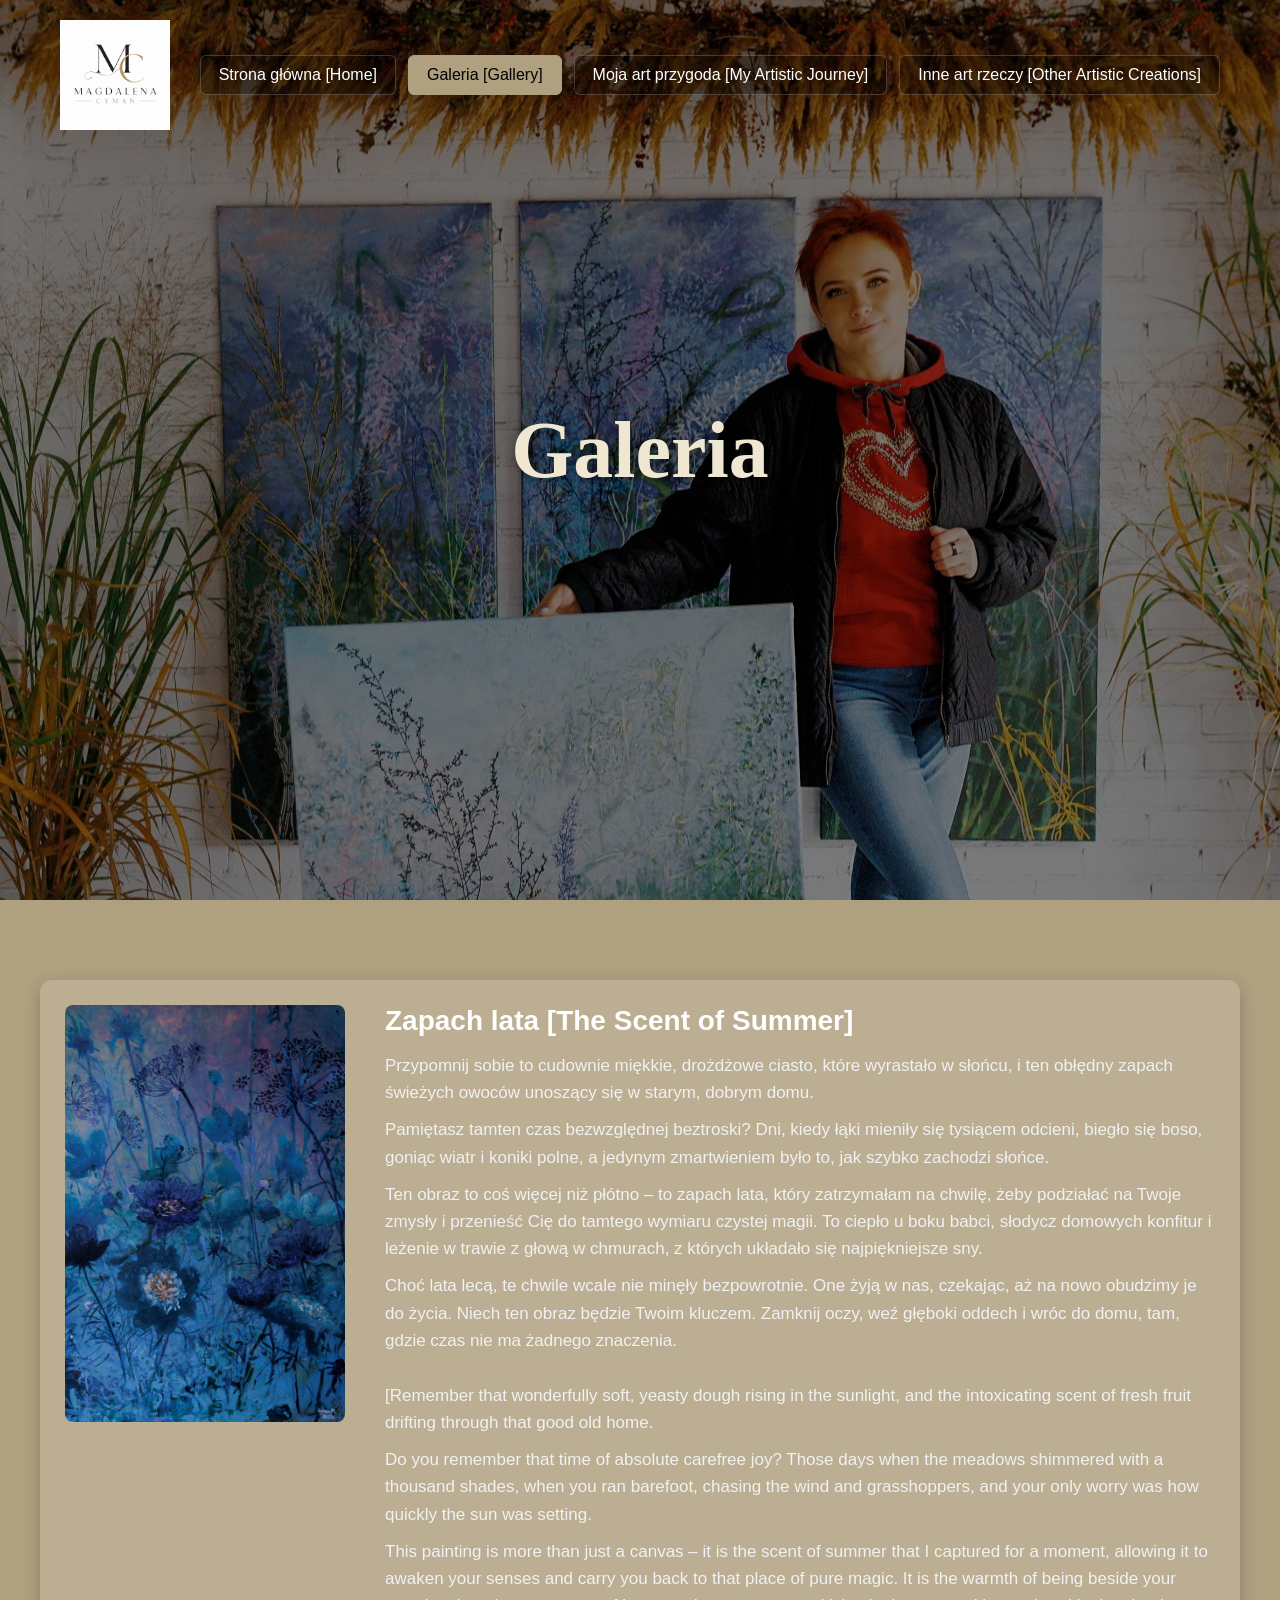
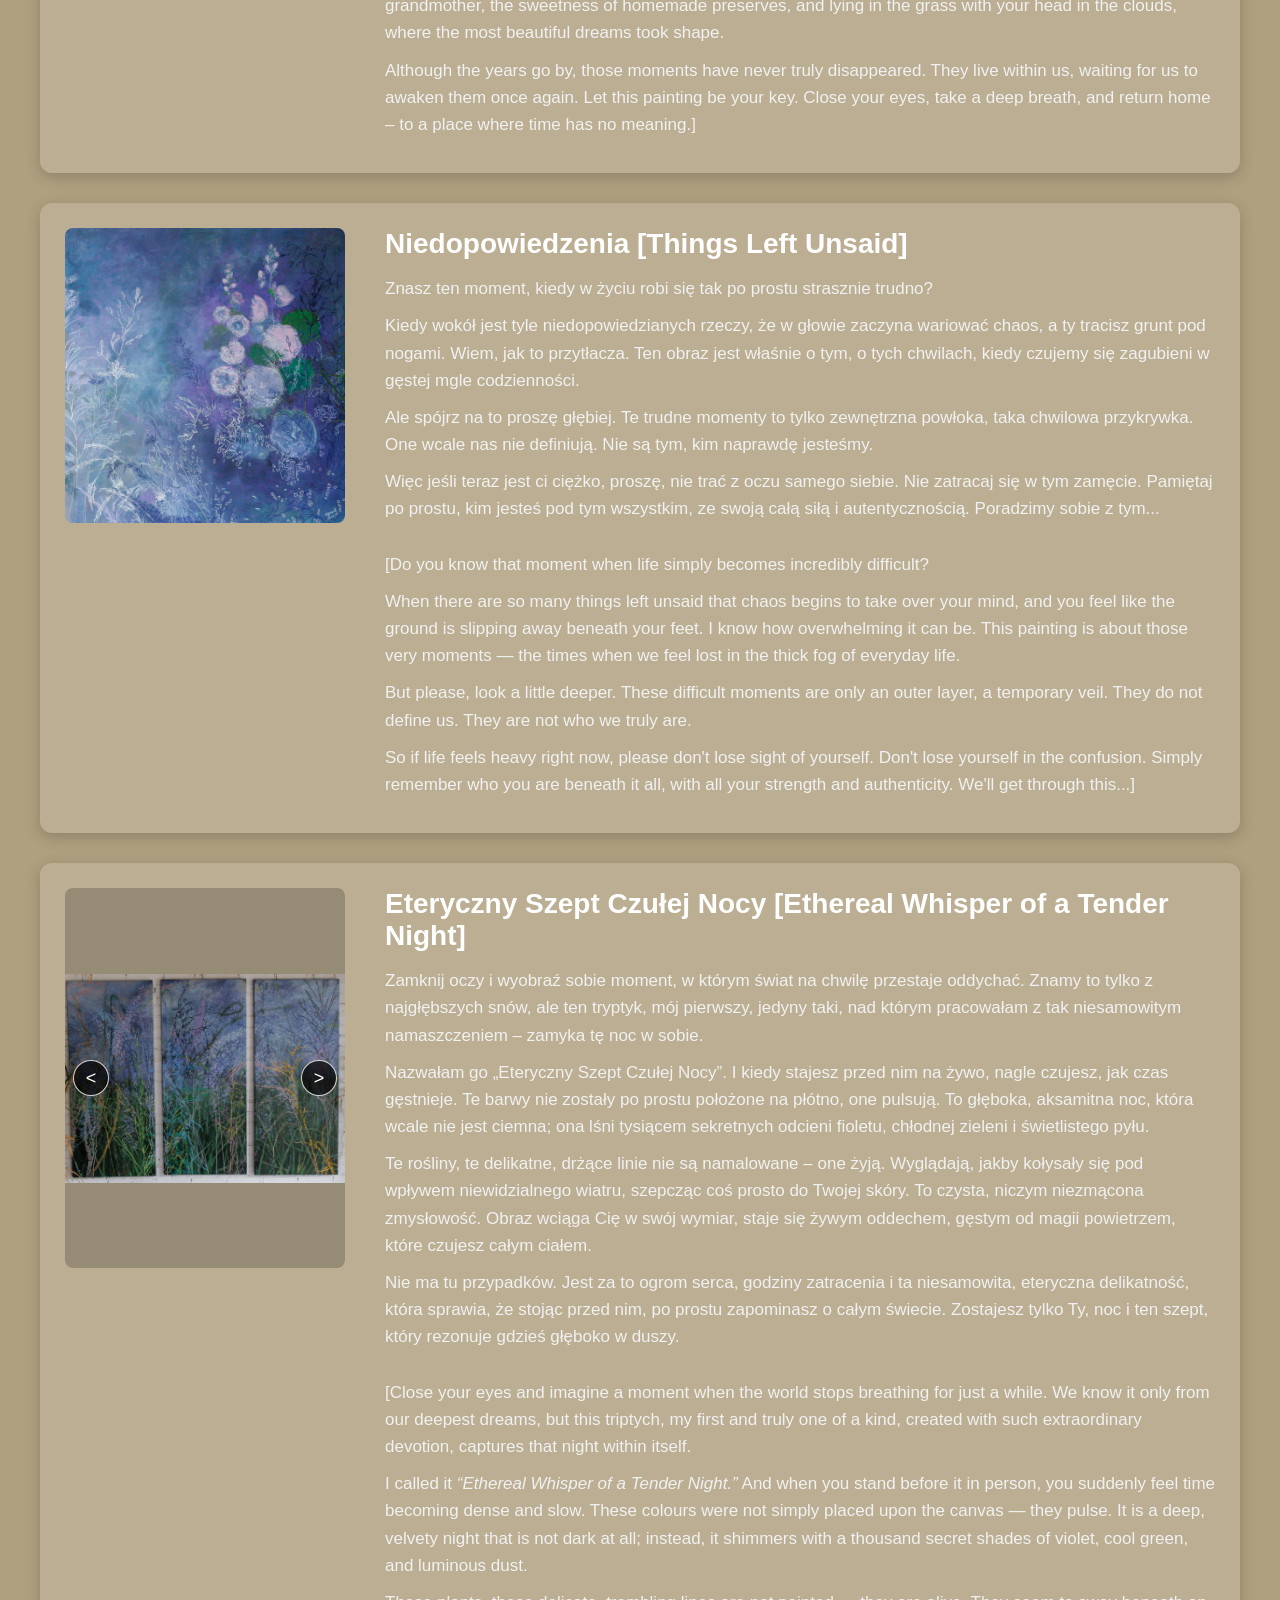
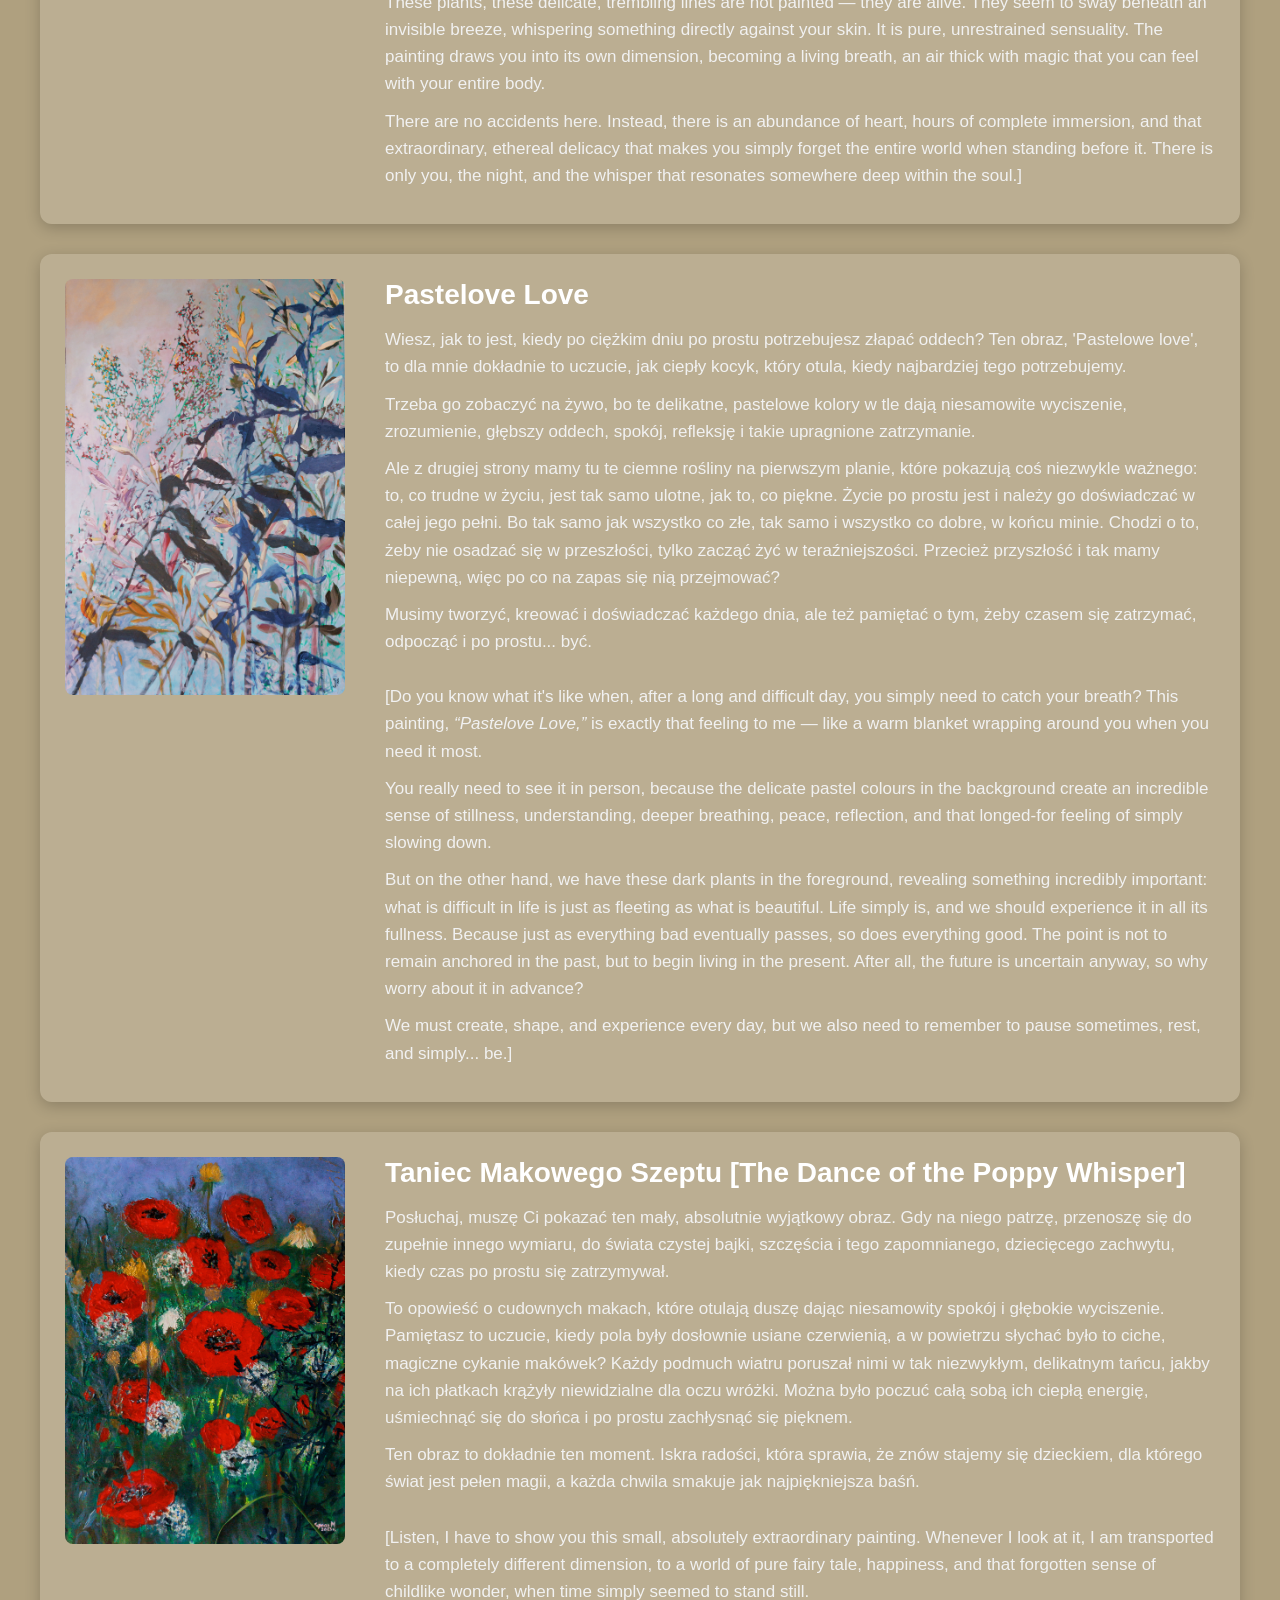
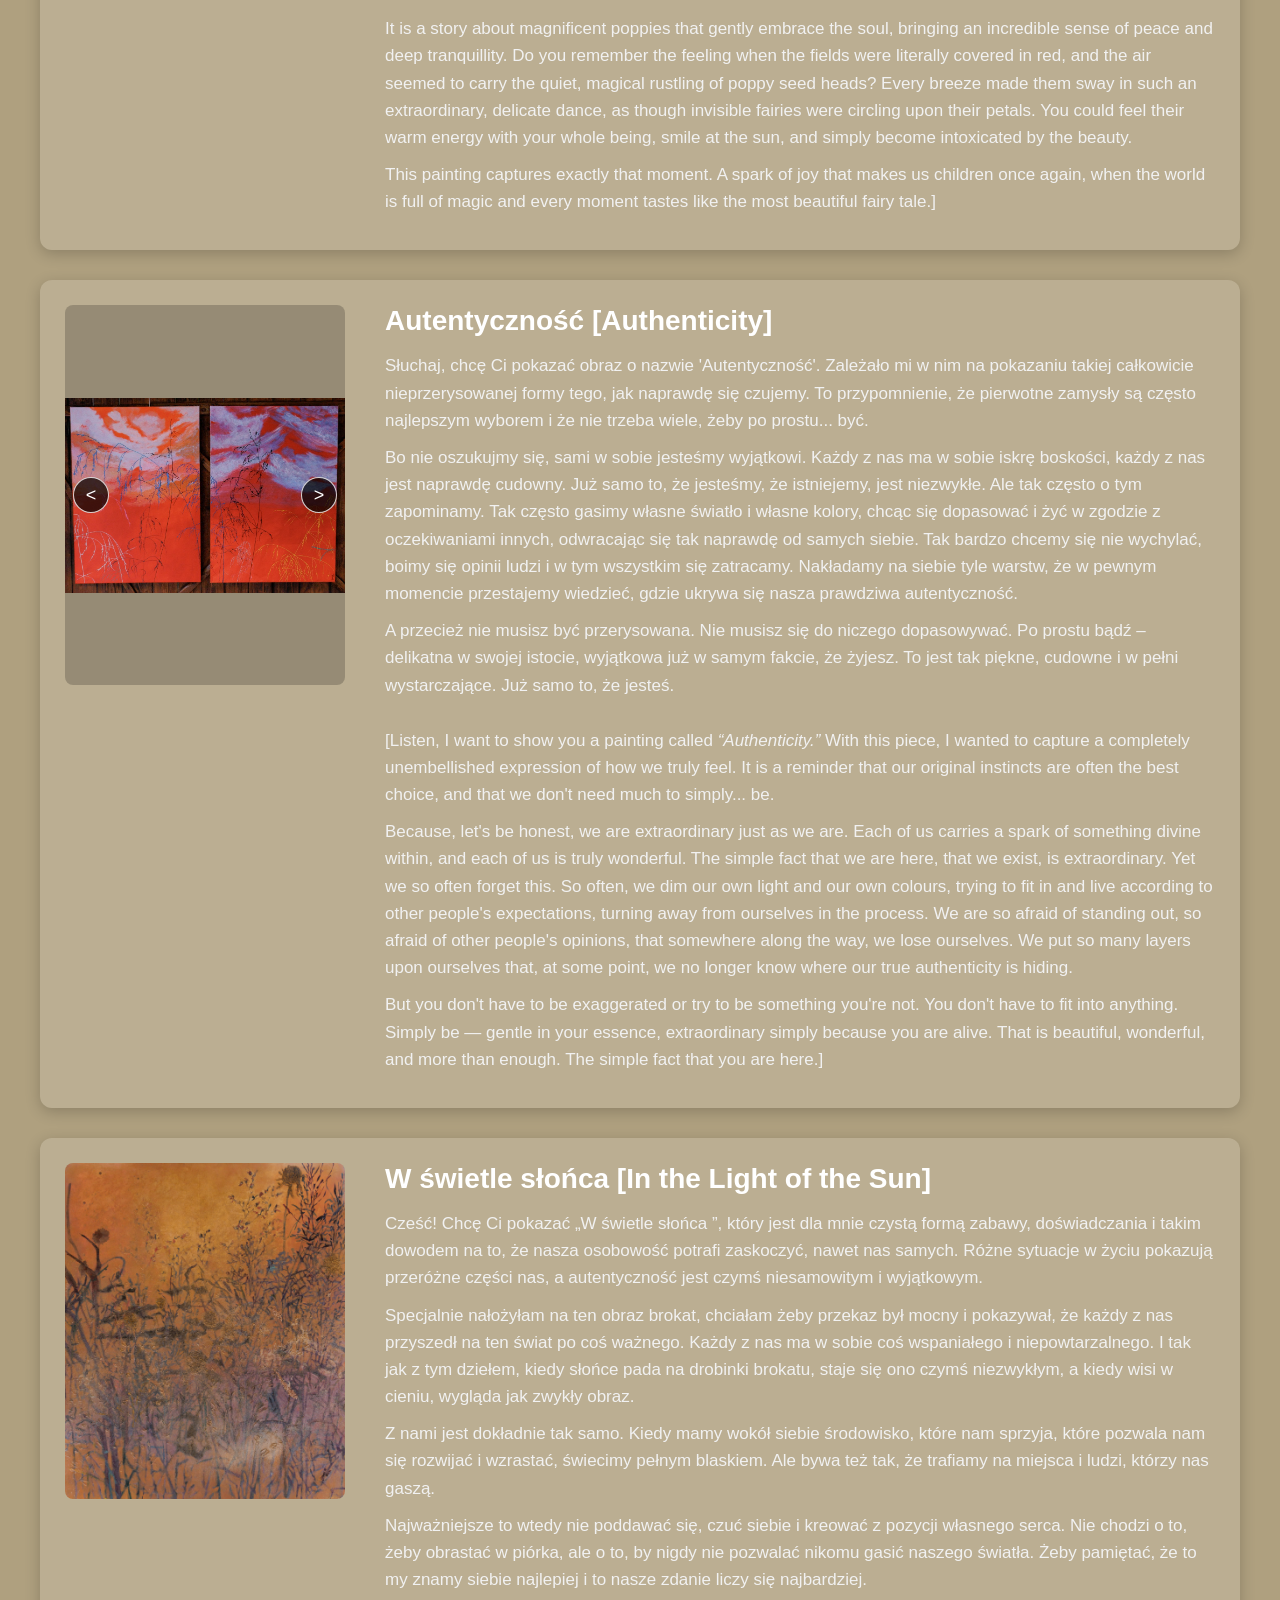
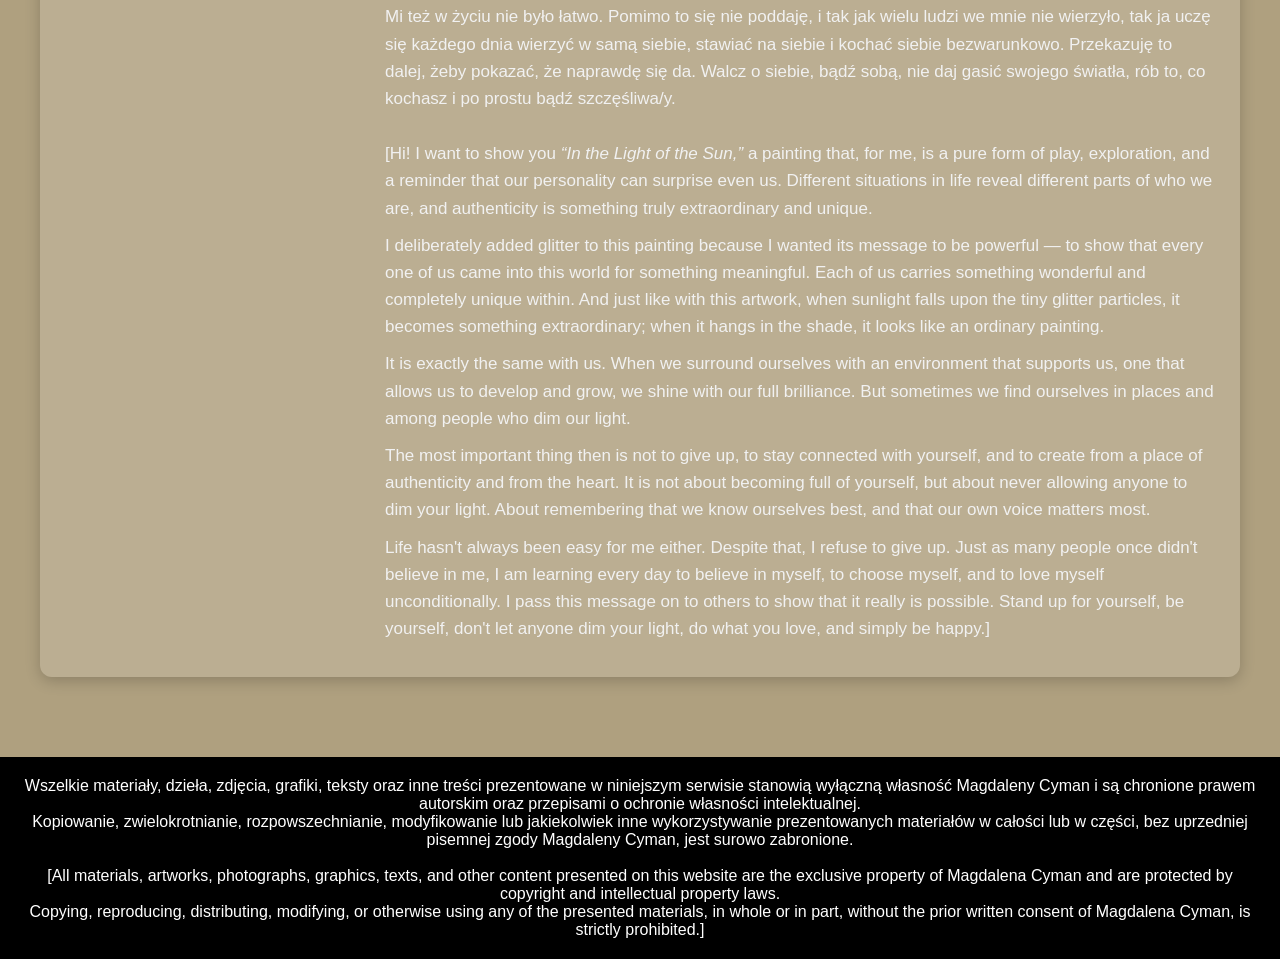
==== commit 443c6e50: "Add files via upload" ====
--- a/galeria.html
+++ b/galeria.html
@@ -3,6 +3,7 @@
   <head>
     <meta charset="utf-8" />
     <meta http-equiv="X-UA-Compatible" content="IE=edge" />
+    <meta http-equiv="content-language" content="pl" />
     <title>Galeria</title>
     <meta name="viewport" content="width=device-width, initial-scale=1" />
     <link rel="stylesheet" type="text/css" media="screen" href="style.css" />
@@ -12,10 +13,10 @@
       <div class="main">
         <div class="logo"><img src="logo1.png" alt="Logo" /></div>
         <ul>
-          <li><a href="./index.html">Strona główna</a></li>
-          <li class="active"><a href="#">Galeria</a></li>
-          <li><a href="./moja_art_przygoda.html">Moja art przygoda</a></li>
-          <li><a href="./inne_art_rzeczy.html">Inne art rzeczy</a></li>
+          <li><a href="./index.html">Strona główna [Home]</a></li>
+          <li class="active"><a href="#">Galeria [Gallery]</a></li>
+          <li><a href="./moja_art_przygoda.html">Moja art przygoda [My Artistic Journey]</a></li>
+          <li><a href="./inne_art_rzeczy.html">Inne art rzeczy [Other Artistic Creations]</a></li>
         </ul>
       </div>
       <div class="title"><h1>Galeria</h1></div>
@@ -30,11 +31,15 @@
             <img src="./zapach_lata.jpeg" alt="Zapach lata" class="zoomable-img" />
           </div>
           <div class="gallery-desc">
-            <h2>Zapach lata</h2>
+            <h2>Zapach lata [The Scent of Summer]</h2>
             <p>Przypomnij sobie to cudownie miękkie, drożdżowe ciasto, które wyrastało w słońcu, i ten obłędny zapach świeżych owoców unoszący się w starym, dobrym domu.</p>
             <p>Pamiętasz tamten czas bezwzględnej beztroski? Dni, kiedy łąki mieniły się tysiącem odcieni, biegło się boso, goniąc wiatr i koniki polne, a jedynym zmartwieniem było to, jak szybko zachodzi słońce.</p>
             <p>Ten obraz to coś więcej niż płótno – to zapach lata, który zatrzymałam na chwilę, żeby podziałać na Twoje zmysły i przenieść Cię do tamtego wymiaru czystej magii. To ciepło u boku babci, słodycz domowych konfitur i leżenie w trawie z głową w chmurach, z których układało się najpiękniejsze sny.</p>
             <p>Choć lata lecą, te chwile wcale nie minęły bezpowrotnie. One żyją w nas, czekając, aż na nowo obudzimy je do życia. Niech ten obraz będzie Twoim kluczem. Zamknij oczy, weź głęboki oddech i wróc do domu, tam, gdzie czas nie ma żadnego znaczenia.</p>
+          </br>
+          <p>[Remember that wonderfully soft, yeasty dough rising in the sunlight, and the intoxicating scent of fresh fruit drifting through that good old home.</p> <p>Do you remember that time of absolute carefree joy? Those days when the meadows shimmered with a thousand shades, when you ran barefoot, chasing the wind and grasshoppers, and your only worry was how quickly the sun was setting.</p>
+          <p>This painting is more than just a canvas – it is the scent of summer that I captured for a moment, allowing it to awaken your senses and carry you back to that place of pure magic. It is the warmth of being beside your grandmother, the sweetness of homemade preserves, and lying in the grass with your head in the clouds, where the most beautiful dreams took shape.</p>
+          <p>Although the years go by, those moments have never truly disappeared. They live within us, waiting for us to awaken them once again. Let this painting be your key. Close your eyes, take a deep breath, and return home – to a place where time has no meaning.]</p>
           </div>
         </div>
 
@@ -44,11 +49,16 @@
             <img src="./Niedopowiedzenia.jpg" alt="Niedopowiedzenia" class="zoomable-img" />
           </div>
           <div class="gallery-desc">
-            <h2>Niedopowiedzenia</h2>
+            <h2>Niedopowiedzenia [Things Left Unsaid]</h2>
             <p>Znasz ten moment, kiedy w życiu robi się tak po prostu strasznie trudno?</p>
             <p>Kiedy wokół jest tyle niedopowiedzianych rzeczy, że w głowie zaczyna wariować chaos, a ty tracisz grunt pod nogami. Wiem, jak to przytłacza. Ten obraz jest właśnie o tym, o tych chwilach, kiedy czujemy się zagubieni w gęstej mgle codzienności.</p> 
             <p>Ale spójrz na to proszę głębiej. Te trudne momenty to tylko zewnętrzna powłoka, taka chwilowa przykrywka. One wcale nas nie definiują. Nie są tym, kim naprawdę jesteśmy.</p> 
             <p>Więc jeśli teraz jest ci ciężko, proszę, nie trać z oczu samego siebie. Nie zatracaj się w tym zamęcie. Pamiętaj po prostu, kim jesteś pod tym wszystkim, ze swoją całą siłą i autentycznością. Poradzimy sobie z tym...</p>
+          </br>
+          <p>[Do you know that moment when life simply becomes incredibly difficult?</p>
+          <p>When there are so many things left unsaid that chaos begins to take over your mind, and you feel like the ground is slipping away beneath your feet. I know how overwhelming it can be. This painting is about those very moments — the times when we feel lost in the thick fog of everyday life.</p>
+          <p>But please, look a little deeper. These difficult moments are only an outer layer, a temporary veil. They do not define us. They are not who we truly are.</p>
+          <p>So if life feels heavy right now, please don't lose sight of yourself. Don't lose yourself in the confusion. Simply remember who you are beneath it all, with all your strength and authenticity. We'll get through this...]</p>
           </div>
         </div>
 
@@ -65,11 +75,16 @@
             <button class="mini-btn mini-next" aria-label="Następne zdjęcie">&gt;</button>
           </div>
           <div class="gallery-desc">
-            <h2>Eteryczny Szept Czułej Nocy</h2>
+            <h2>Eteryczny Szept Czułej Nocy [Ethereal Whisper of a Tender Night]</h2>
             <p>Zamknij oczy i wyobraź sobie moment, w którym świat na chwilę przestaje oddychać. Znamy to tylko z najgłębszych snów, ale ten tryptyk, mój pierwszy, jedyny taki, nad którym pracowałam z tak niesamowitym namaszczeniem – zamyka tę noc w sobie.</p>
             <p>Nazwałam go „Eteryczny Szept Czułej Nocy”. I kiedy stajesz przed nim na żywo, nagle czujesz, jak czas gęstnieje. Te barwy nie zostały po prostu położone na płótno, one pulsują. To głęboka, aksamitna noc, która wcale nie jest ciemna; ona lśni tysiącem sekretnych odcieni fioletu, chłodnej zieleni i świetlistego pyłu.</p>
             <p>Te rośliny, te delikatne, drżące linie nie są namalowane – one żyją. Wyglądają, jakby kołysały się pod wpływem niewidzialnego wiatru, szepcząc coś prosto do Twojej skóry. To czysta, niczym niezmącona zmysłowość. Obraz wciąga Cię w swój wymiar, staje się żywym oddechem, gęstym od magii powietrzem, które czujesz całym ciałem.</p>
             <p>Nie ma tu przypadków. Jest za to ogrom serca, godziny zatracenia i ta niesamowita, eteryczna delikatność, która sprawia, że stojąc przed nim, po prostu zapominasz o całym świecie. Zostajesz tylko Ty, noc i ten szept, który rezonuje gdzieś głęboko w duszy.</p>
+          </br>
+          <p>[Close your eyes and imagine a moment when the world stops breathing for just a while. We know it only from our deepest dreams, but this triptych, my first and truly one of a kind, created with such extraordinary devotion, captures that night within itself.</p>
+          <p>I called it <em>“Ethereal Whisper of a Tender Night.”</em> And when you stand before it in person, you suddenly feel time becoming dense and slow. These colours were not simply placed upon the canvas — they pulse. It is a deep, velvety night that is not dark at all; instead, it shimmers with a thousand secret shades of violet, cool green, and luminous dust.</p>
+          <p>These plants, these delicate, trembling lines are not painted — they are alive. They seem to sway beneath an invisible breeze, whispering something directly against your skin. It is pure, unrestrained sensuality. The painting draws you into its own dimension, becoming a living breath, an air thick with magic that you can feel with your entire body.</p>
+          <p>There are no accidents here. Instead, there is an abundance of heart, hours of complete immersion, and that extraordinary, ethereal delicacy that makes you simply forget the entire world when standing before it. There is only you, the night, and the whisper that resonates somewhere deep within the soul.]</p>
           </div>
         </div>
 
@@ -84,6 +99,11 @@
             <p>Trzeba go zobaczyć na żywo, bo te delikatne, pastelowe kolory w tle dają niesamowite wyciszenie, zrozumienie, głębszy oddech, spokój, refleksję i takie upragnione zatrzymanie.</p>
             <p>Ale z drugiej strony mamy tu te ciemne rośliny na pierwszym planie, które pokazują coś niezwykle ważnego: to, co trudne w życiu, jest tak samo ulotne, jak to, co piękne. Życie po prostu jest i należy go doświadczać w całej jego pełni. Bo tak samo jak wszystko co złe, tak samo i wszystko co dobre, w końcu minie. Chodzi o to, żeby nie osadzać się w przeszłości, tylko zacząć żyć w teraźniejszości. Przecież przyszłość i tak mamy niepewną, więc po co na zapas się nią przejmować?</p>
             <p>Musimy tworzyć, kreować i doświadczać każdego dnia, ale też pamiętać o tym, żeby czasem się zatrzymać, odpocząć i po prostu... być.</p>
+          </br>
+          <p>[Do you know what it's like when, after a long and difficult day, you simply need to catch your breath? This painting, <em>“Pastelove Love,”</em> is exactly that feeling to me — like a warm blanket wrapping around you when you need it most.</p>
+          <p>You really need to see it in person, because the delicate pastel colours in the background create an incredible sense of stillness, understanding, deeper breathing, peace, reflection, and that longed-for feeling of simply slowing down.</p>
+          <p>But on the other hand, we have these dark plants in the foreground, revealing something incredibly important: what is difficult in life is just as fleeting as what is beautiful. Life simply is, and we should experience it in all its fullness. Because just as everything bad eventually passes, so does everything good. The point is not to remain anchored in the past, but to begin living in the present. After all, the future is uncertain anyway, so why worry about it in advance?</p>
+          <p>We must create, shape, and experience every day, but we also need to remember to pause sometimes, rest, and simply... be.]</p>
           </div>
         </div>
 
@@ -93,10 +113,14 @@
             <img src="./taniec_makowego_szeptu.jpg" alt="Taniec Makowego Szeptu" class="zoomable-img" />
           </div>
           <div class="gallery-desc">
-            <h2>Taniec Makowego Szeptu</h2>
+            <h2>Taniec Makowego Szeptu [The Dance of the Poppy Whisper]</h2>
             <p>Posłuchaj, muszę Ci pokazać ten mały, absolutnie wyjątkowy obraz. Gdy na niego patrzę, przenoszę się do zupełnie innego wymiaru, do świata czystej bajki, szczęścia i tego zapomnianego, dziecięcego zachwytu, kiedy czas po prostu się zatrzymywał.</p>
             <p>To opowieść o cudownych makach, które otulają duszę dając niesamowity spokój i głębokie wyciszenie. Pamiętasz to uczucie, kiedy pola były dosłownie usiane czerwienią, a w powietrzu słychać było to ciche, magiczne cykanie makówek? Każdy podmuch wiatru poruszał nimi w tak niezwykłym, delikatnym tańcu, jakby na ich płatkach krążyły niewidzialne dla oczu wróżki. Można było poczuć całą sobą ich ciepłą energię, uśmiechnąć się do słońca i po prostu zachłysnąć się pięknem.</p>
             <p>Ten obraz to dokładnie ten moment. Iskra radości, która sprawia, że znów stajemy się dzieckiem, dla którego świat jest pełen magii, a każda chwila smakuje jak najpiękniejsza baśń.</p>
+          </br>
+          <p>[Listen, I have to show you this small, absolutely extraordinary painting. Whenever I look at it, I am transported to a completely different dimension, to a world of pure fairy tale, happiness, and that forgotten sense of childlike wonder, when time simply seemed to stand still.</p>
+          <p>It is a story about magnificent poppies that gently embrace the soul, bringing an incredible sense of peace and deep tranquillity. Do you remember the feeling when the fields were literally covered in red, and the air seemed to carry the quiet, magical rustling of poppy seed heads? Every breeze made them sway in such an extraordinary, delicate dance, as though invisible fairies were circling upon their petals. You could feel their warm energy with your whole being, smile at the sun, and simply become intoxicated by the beauty.</p>
+          <p>This painting captures exactly that moment. A spark of joy that makes us children once again, when the world is full of magic and every moment tastes like the most beautiful fairy tale.]</p>
           </div>
         </div>
 
@@ -112,10 +136,14 @@
             <button class="mini-btn mini-next" aria-label="Następne zdjęcie">&gt;</button>
           </div>
           <div class="gallery-desc">
-            <h2>Autentyczność</h2>
+            <h2>Autentyczność [Authenticity]</h2>
             <p>Słuchaj, chcę Ci pokazać obraz o nazwie 'Autentyczność'. Zależało mi w nim na pokazaniu takiej całkowicie nieprzerysowanej formy tego, jak naprawdę się czujemy. To przypomnienie, że pierwotne zamysły są często najlepszym wyborem i że nie trzeba wiele, żeby po prostu... być.</p>
             <p>Bo nie oszukujmy się, sami w sobie jesteśmy wyjątkowi. Każdy z nas ma w sobie iskrę boskości, każdy z nas jest naprawdę cudowny. Już samo to, że jesteśmy, że istniejemy, jest niezwykłe. Ale tak często o tym zapominamy. Tak często gasimy własne światło i własne kolory, chcąc się dopasować i żyć w zgodzie z oczekiwaniami innych, odwracając się tak naprawdę od samych siebie. Tak bardzo chcemy się nie wychylać, boimy się opinii ludzi i w tym wszystkim się zatracamy. Nakładamy na siebie tyle warstw, że w pewnym momencie przestajemy wiedzieć, gdzie ukrywa się nasza prawdziwa autentyczność.</p>
             <p>A przecież nie musisz być przerysowana. Nie musisz się do niczego dopasowywać. Po prostu bądź – delikatna w swojej istocie, wyjątkowa już w samym fakcie, że żyjesz. To jest tak piękne, cudowne i w pełni wystarczające. Już samo to, że jesteś.</p>
+          </br>
+          <p>[Listen, I want to show you a painting called <em>“Authenticity.”</em> With this piece, I wanted to capture a completely unembellished expression of how we truly feel. It is a reminder that our original instincts are often the best choice, and that we don't need much to simply... be.</p>
+          <p>Because, let's be honest, we are extraordinary just as we are. Each of us carries a spark of something divine within, and each of us is truly wonderful. The simple fact that we are here, that we exist, is extraordinary. Yet we so often forget this. So often, we dim our own light and our own colours, trying to fit in and live according to other people's expectations, turning away from ourselves in the process. We are so afraid of standing out, so afraid of other people's opinions, that somewhere along the way, we lose ourselves. We put so many layers upon ourselves that, at some point, we no longer know where our true authenticity is hiding.</p>
+          <p>But you don't have to be exaggerated or try to be something you're not. You don't have to fit into anything. Simply be — gentle in your essence, extraordinary simply because you are alive. That is beautiful, wonderful, and more than enough. The simple fact that you are here.]</p>
           </div>
         </div>
 
@@ -125,12 +153,18 @@
             <img src="./w_swietle_slonca.jpg" alt="W świetle słońca" class="zoomable-img" />
           </div>
           <div class="gallery-desc">
-            <h2>W świetle słońca</h2>
+            <h2>W świetle słońca [In the Light of the Sun]</h2>
             <p>Cześć! Chcę Ci pokazać „W świetle słońca ”, który jest dla mnie czystą formą zabawy, doświadczania i takim dowodem na to, że nasza osobowość potrafi zaskoczyć, nawet nas samych. Różne sytuacje w życiu pokazują przeróżne części nas, a autentyczność jest czymś niesamowitym i wyjątkowym.</p>
             <p>Specjalnie nałożyłam na ten obraz brokat, chciałam żeby przekaz był mocny i pokazywał, że każdy z nas przyszedł na ten świat po coś ważnego. Każdy z nas ma w sobie coś wspaniałego i niepowtarzalnego. I tak jak z tym dziełem, kiedy słońce pada na drobinki brokatu, staje się ono czymś niezwykłym, a kiedy wisi w cieniu, wygląda jak zwykły obraz.</p>
             <p>Z nami jest dokładnie tak samo. Kiedy mamy wokół siebie środowisko, które nam sprzyja, które pozwala nam się rozwijać i wzrastać, świecimy pełnym blaskiem. Ale bywa też tak, że trafiamy na miejsca i ludzi, którzy nas gaszą.</p>
             <p>Najważniejsze to wtedy nie poddawać się, czuć siebie i kreować z pozycji własnego serca. Nie chodzi o to, żeby obrastać w piórka, ale o to, by nigdy nie pozwalać nikomu gasić naszego światła. Żeby pamiętać, że to my znamy siebie najlepiej i to nasze zdanie liczy się najbardziej.</p>
             <p>Mi też w życiu nie było łatwo. Pomimo to się nie poddaję, i tak jak wielu ludzi we mnie nie wierzyło, tak ja uczę się każdego dnia wierzyć w samą siebie, stawiać na siebie i kochać siebie bezwarunkowo. Przekazuję to dalej, żeby pokazać, że naprawdę się da. Walcz o siebie, bądź sobą, nie daj gasić swojego światła, rób to, co kochasz i po prostu bądź szczęśliwa/y.</p>
+          </br>
+          <p>[Hi! I want to show you <em>“In the Light of the Sun,”</em> a painting that, for me, is a pure form of play, exploration, and a reminder that our personality can surprise even us. Different situations in life reveal different parts of who we are, and authenticity is something truly extraordinary and unique.</p>
+          <p>I deliberately added glitter to this painting because I wanted its message to be powerful — to show that every one of us came into this world for something meaningful. Each of us carries something wonderful and completely unique within. And just like with this artwork, when sunlight falls upon the tiny glitter particles, it becomes something extraordinary; when it hangs in the shade, it looks like an ordinary painting.</p>
+          <p>It is exactly the same with us. When we surround ourselves with an environment that supports us, one that allows us to develop and grow, we shine with our full brilliance. But sometimes we find ourselves in places and among people who dim our light.</p>
+          <p>The most important thing then is not to give up, to stay connected with yourself, and to create from a place of authenticity and from the heart. It is not about becoming full of yourself, but about never allowing anyone to dim your light. About remembering that we know ourselves best, and that our own voice matters most.</p>
+          <p>Life hasn't always been easy for me either. Despite that, I refuse to give up. Just as many people once didn't believe in me, I am learning every day to believe in myself, to choose myself, and to love myself unconditionally. I pass this message on to others to show that it really is possible. Stand up for yourself, be yourself, don't let anyone dim your light, do what you love, and simply be happy.]</p>
           </div>
         </div>
 
@@ -190,6 +224,9 @@
     <div class="stopka">
       <p>Wszelkie materiały, dzieła, zdjęcia, grafiki, teksty oraz inne treści prezentowane w niniejszym serwisie stanowią wyłączną własność Magdaleny Cyman i są chronione prawem autorskim oraz przepisami o ochronie własności intelektualnej.</p>
       <p>Kopiowanie, zwielokrotnianie, rozpowszechnianie, modyfikowanie lub jakiekolwiek inne wykorzystywanie prezentowanych materiałów w całości lub w części, bez uprzedniej pisemnej zgody Magdaleny Cyman, jest surowo zabronione.</p>
+      </br>
+      <p>[All materials, artworks, photographs, graphics, texts, and other content presented on this website are the exclusive property of Magdalena Cyman and are protected by copyright and intellectual property laws.</p>
+      <p>Copying, reproducing, distributing, modifying, or otherwise using any of the presented materials, in whole or in part, without the prior written consent of Magdalena Cyman, is strictly prohibited.]</p>
     </div>
   </body>
 </html>
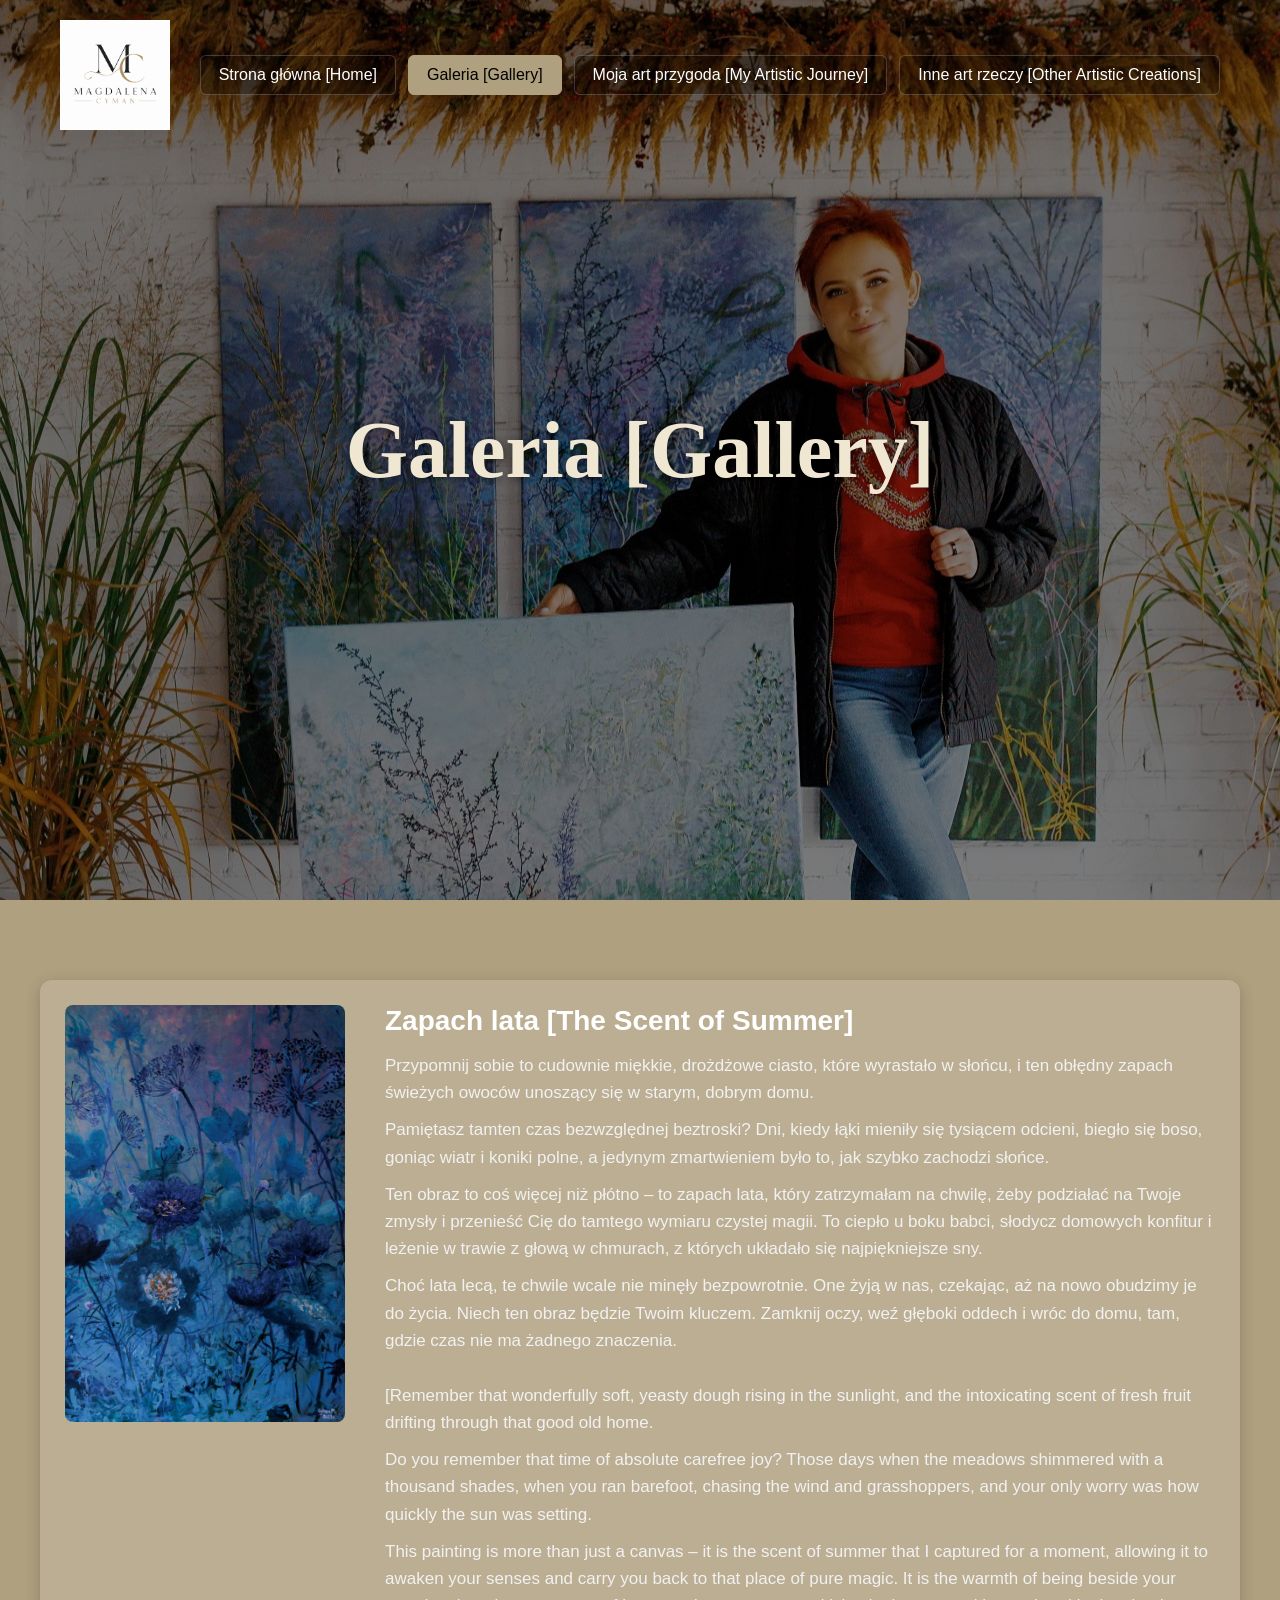
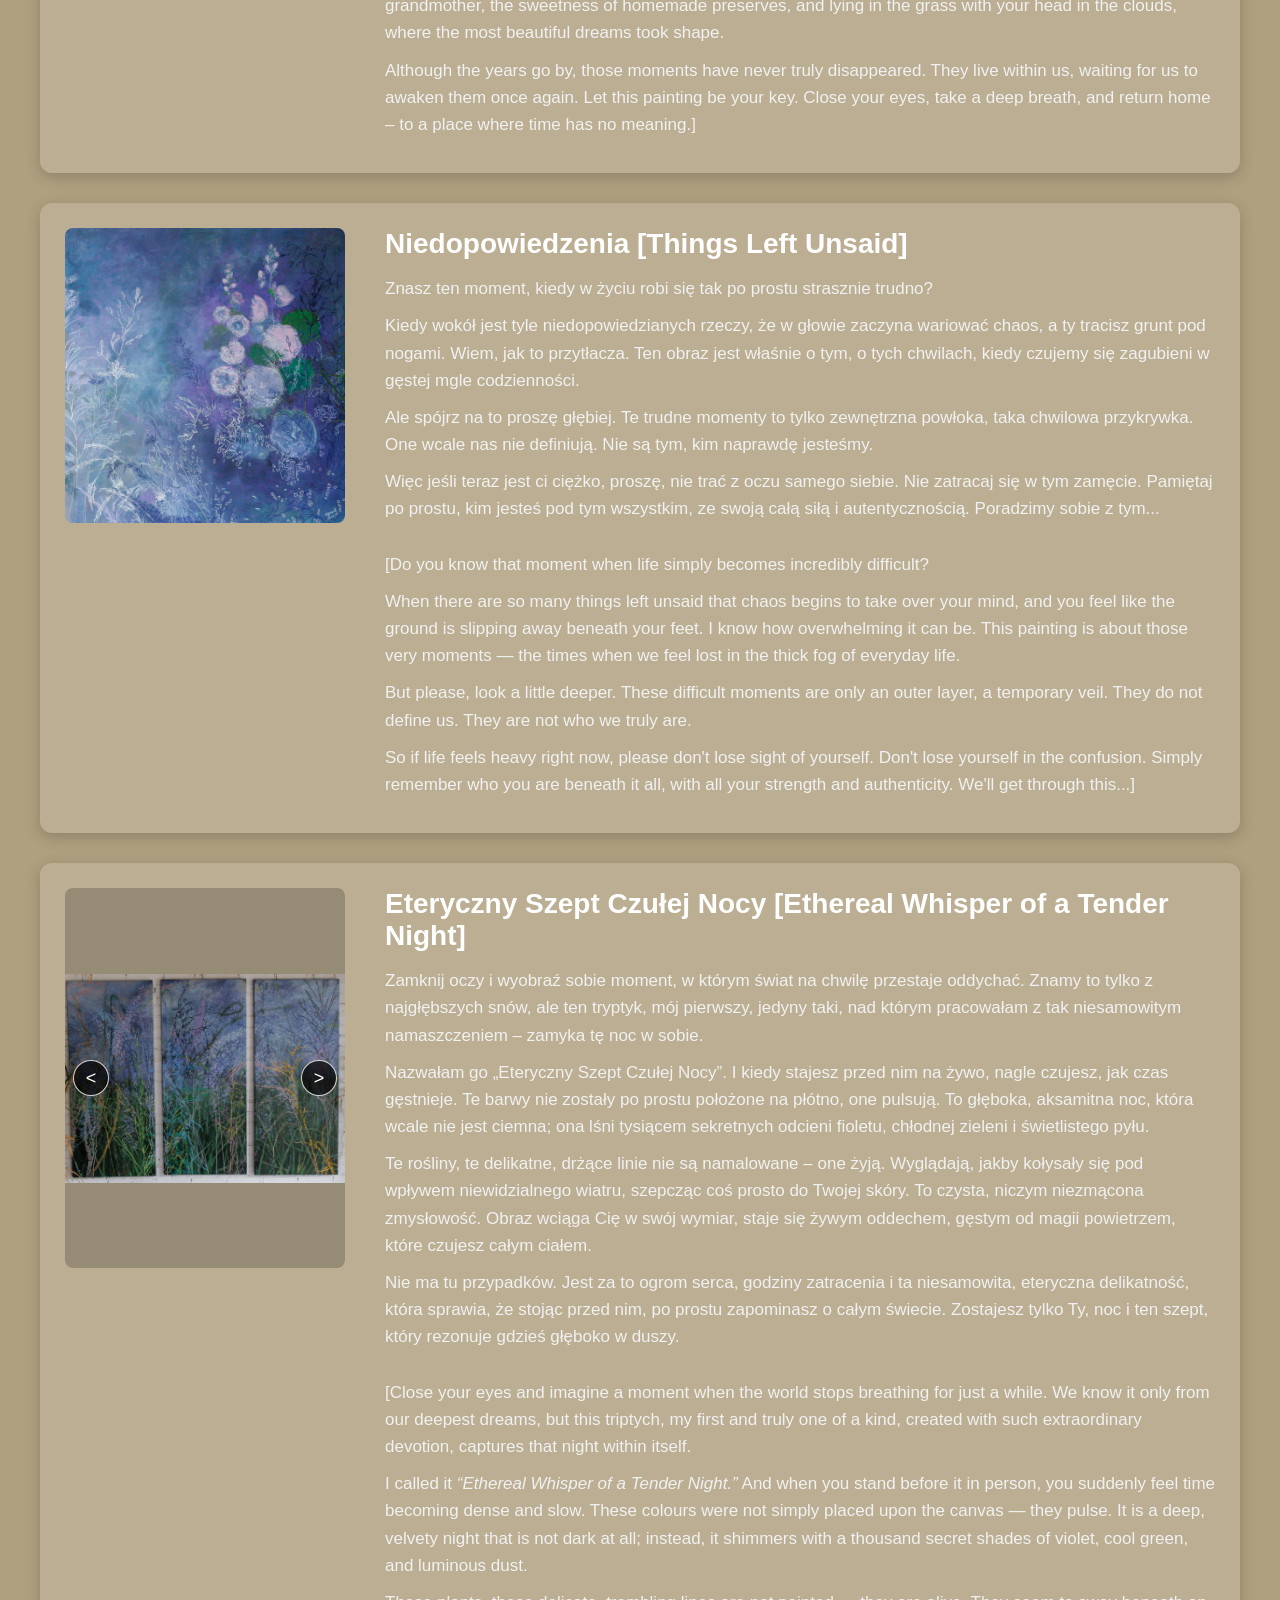
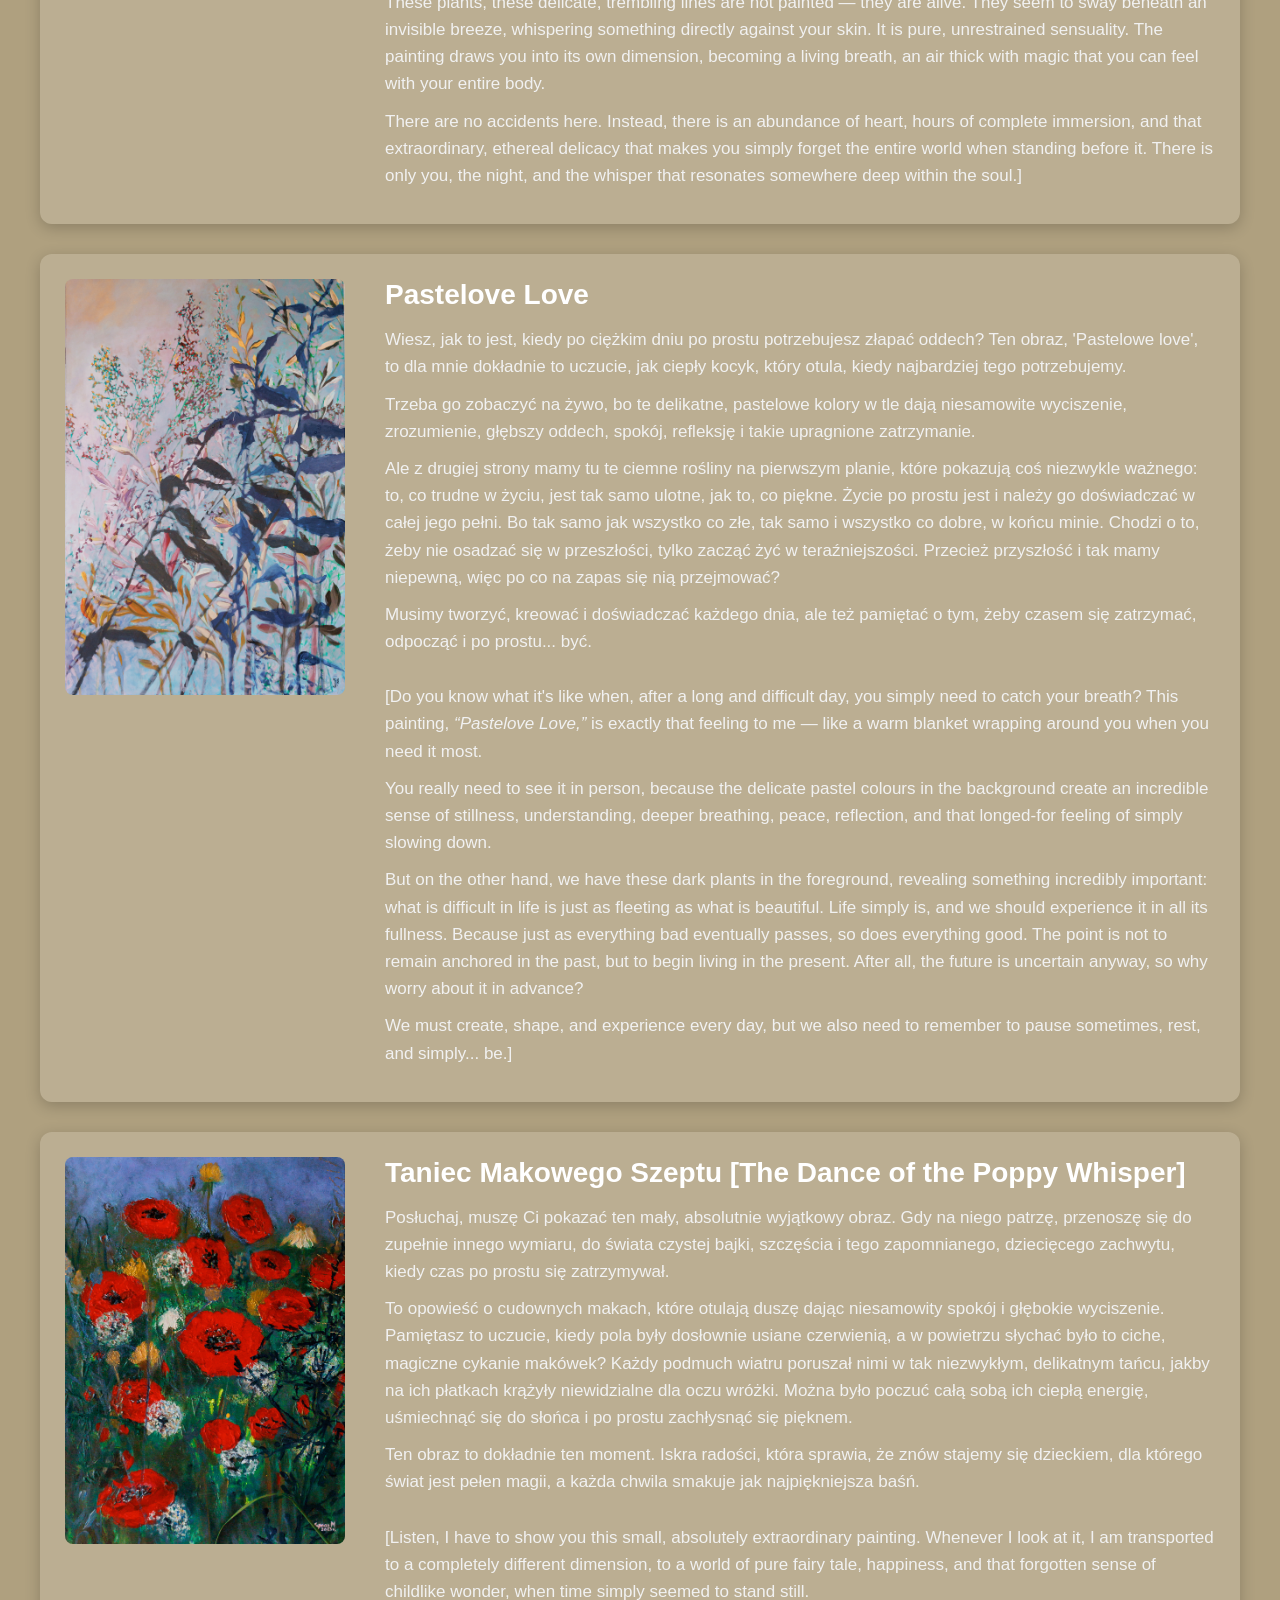
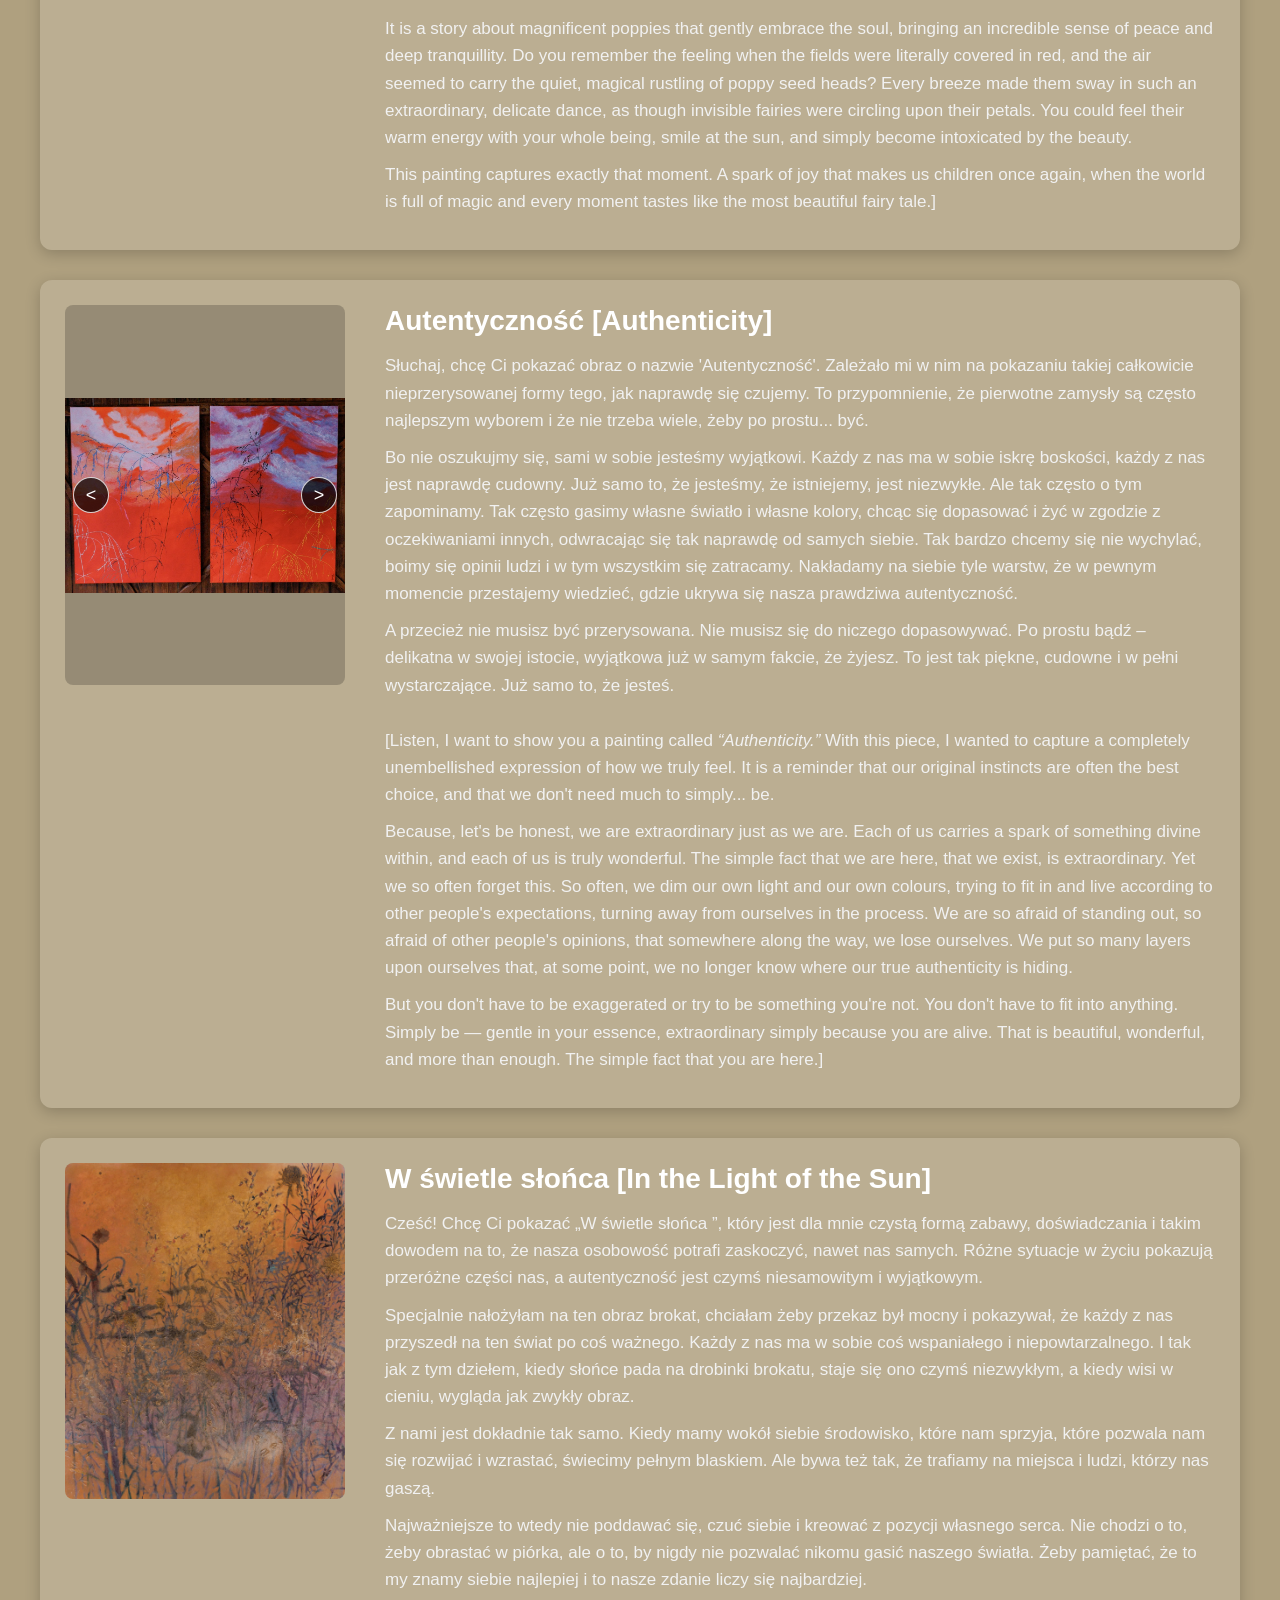
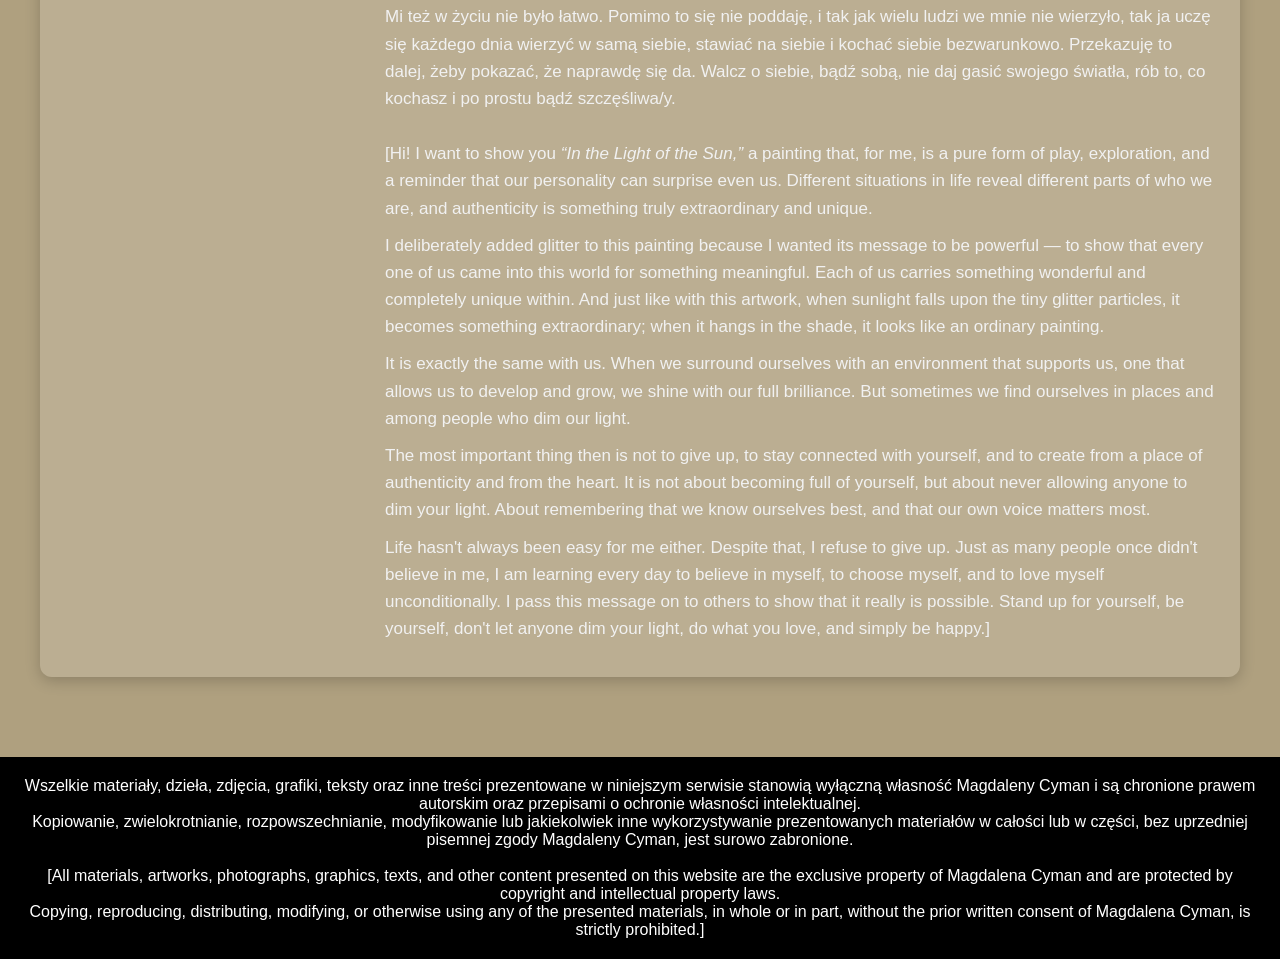
==== commit 9db36a39: "Add files via upload" ====
--- a/galeria.html
+++ b/galeria.html
@@ -19,7 +19,7 @@
           <li><a href="./inne_art_rzeczy.html">Inne art rzeczy [Other Artistic Creations]</a></li>
         </ul>
       </div>
-      <div class="title"><h1>Galeria</h1></div>
+      <div class="title"><h1>Galeria [Gallery]</h1></div>
     </div>
 
     <section class="section-dark">
